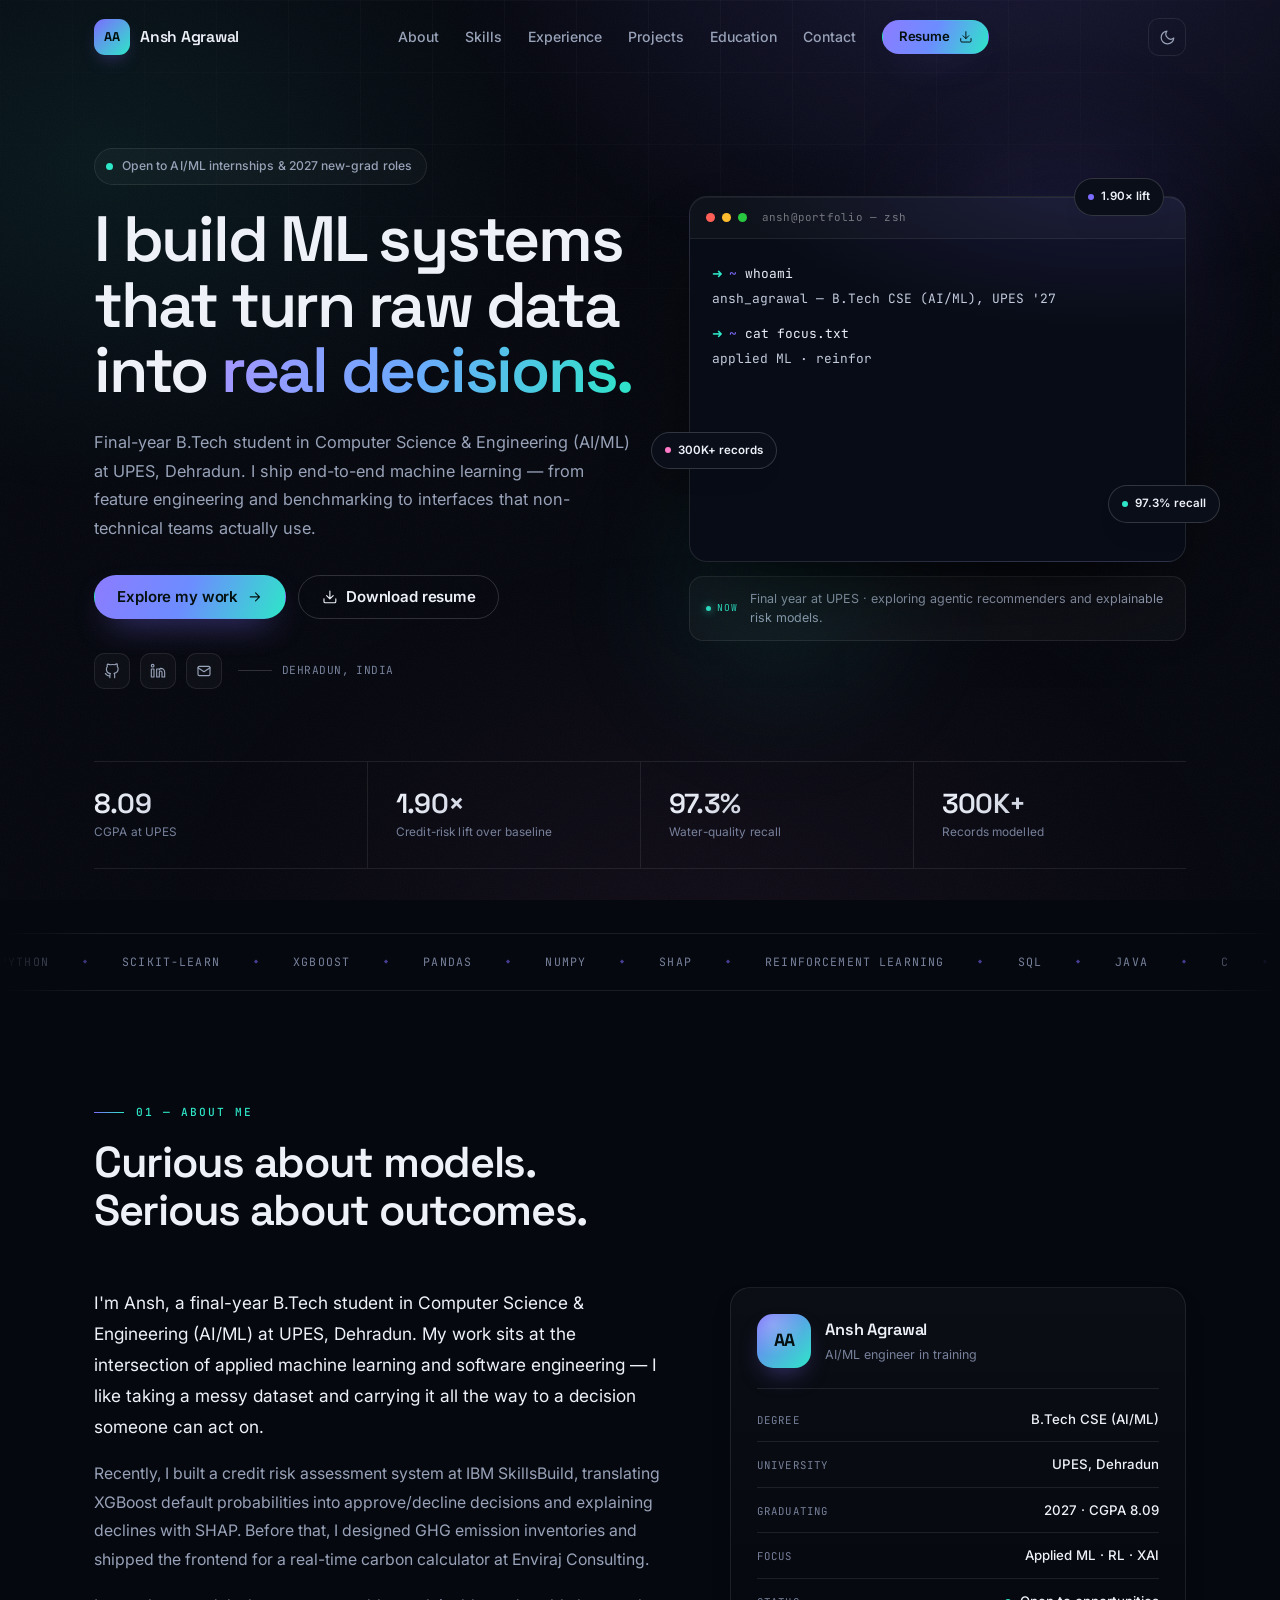
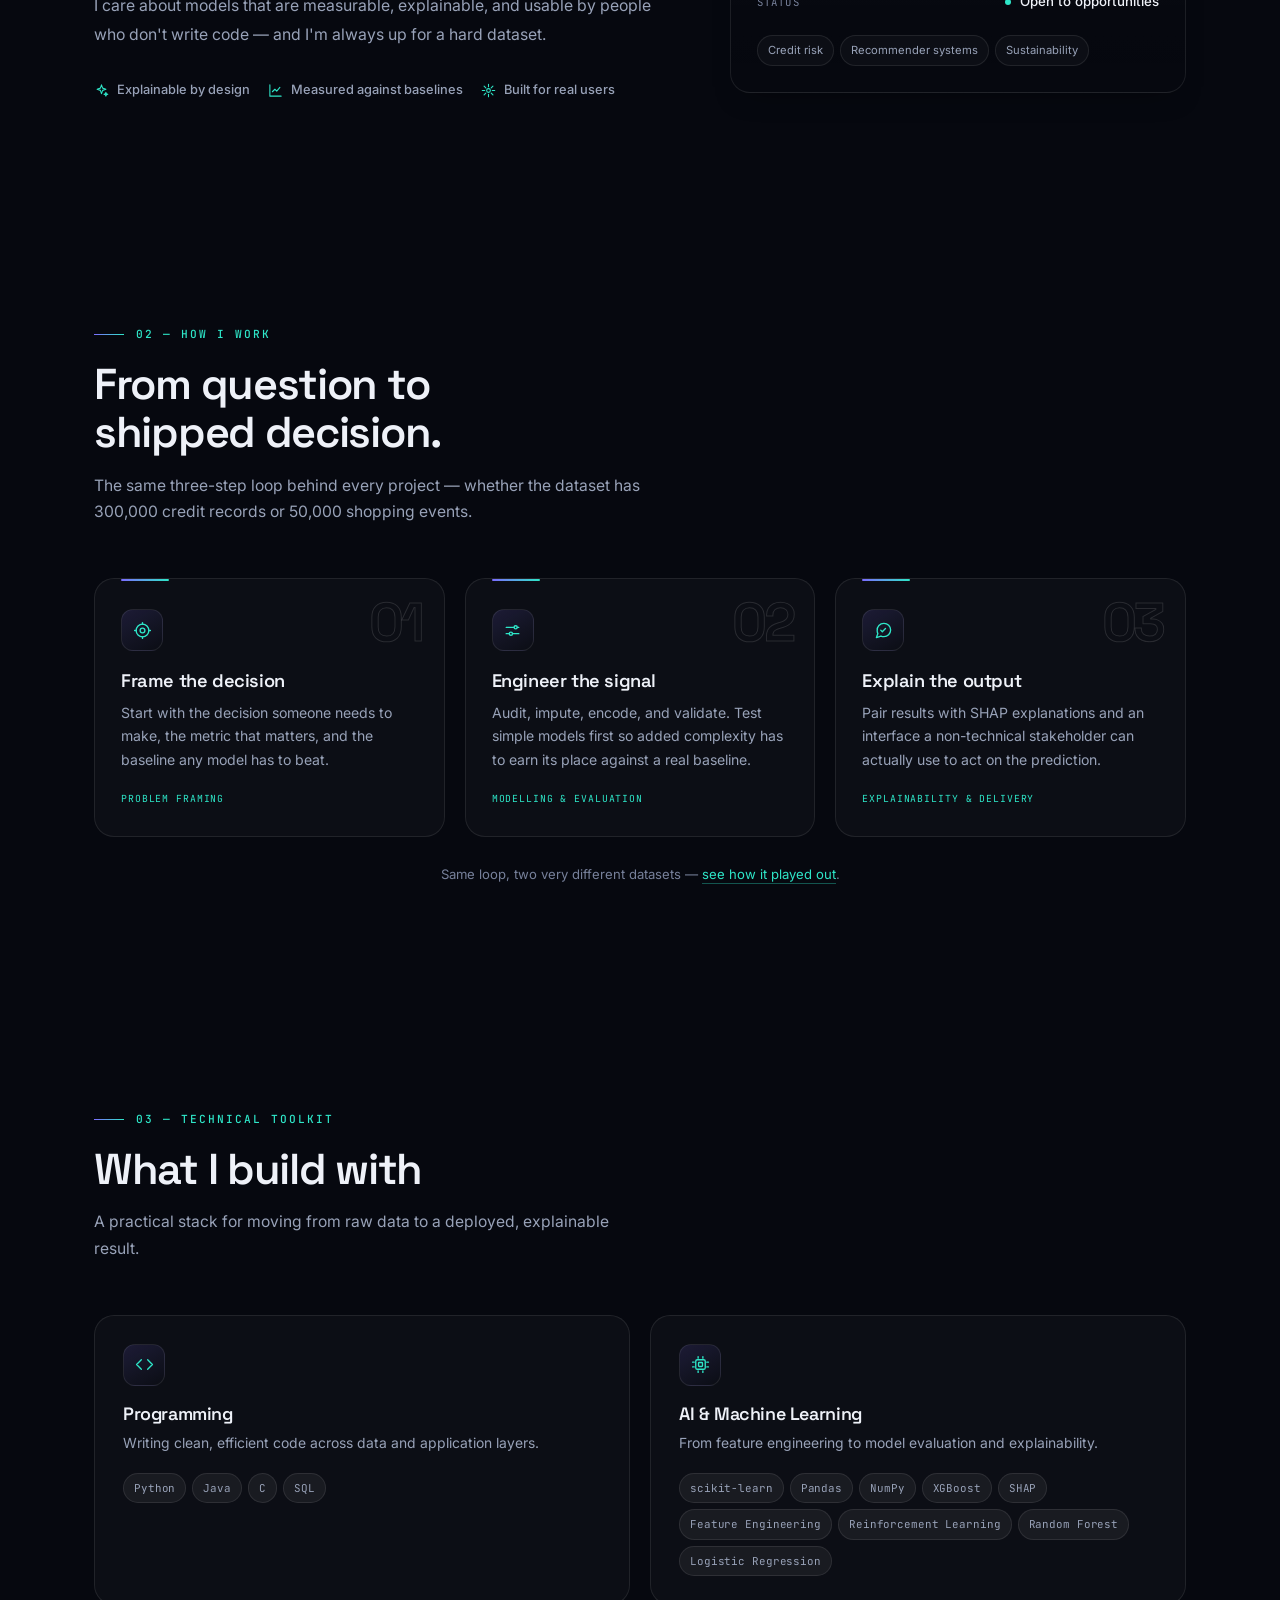
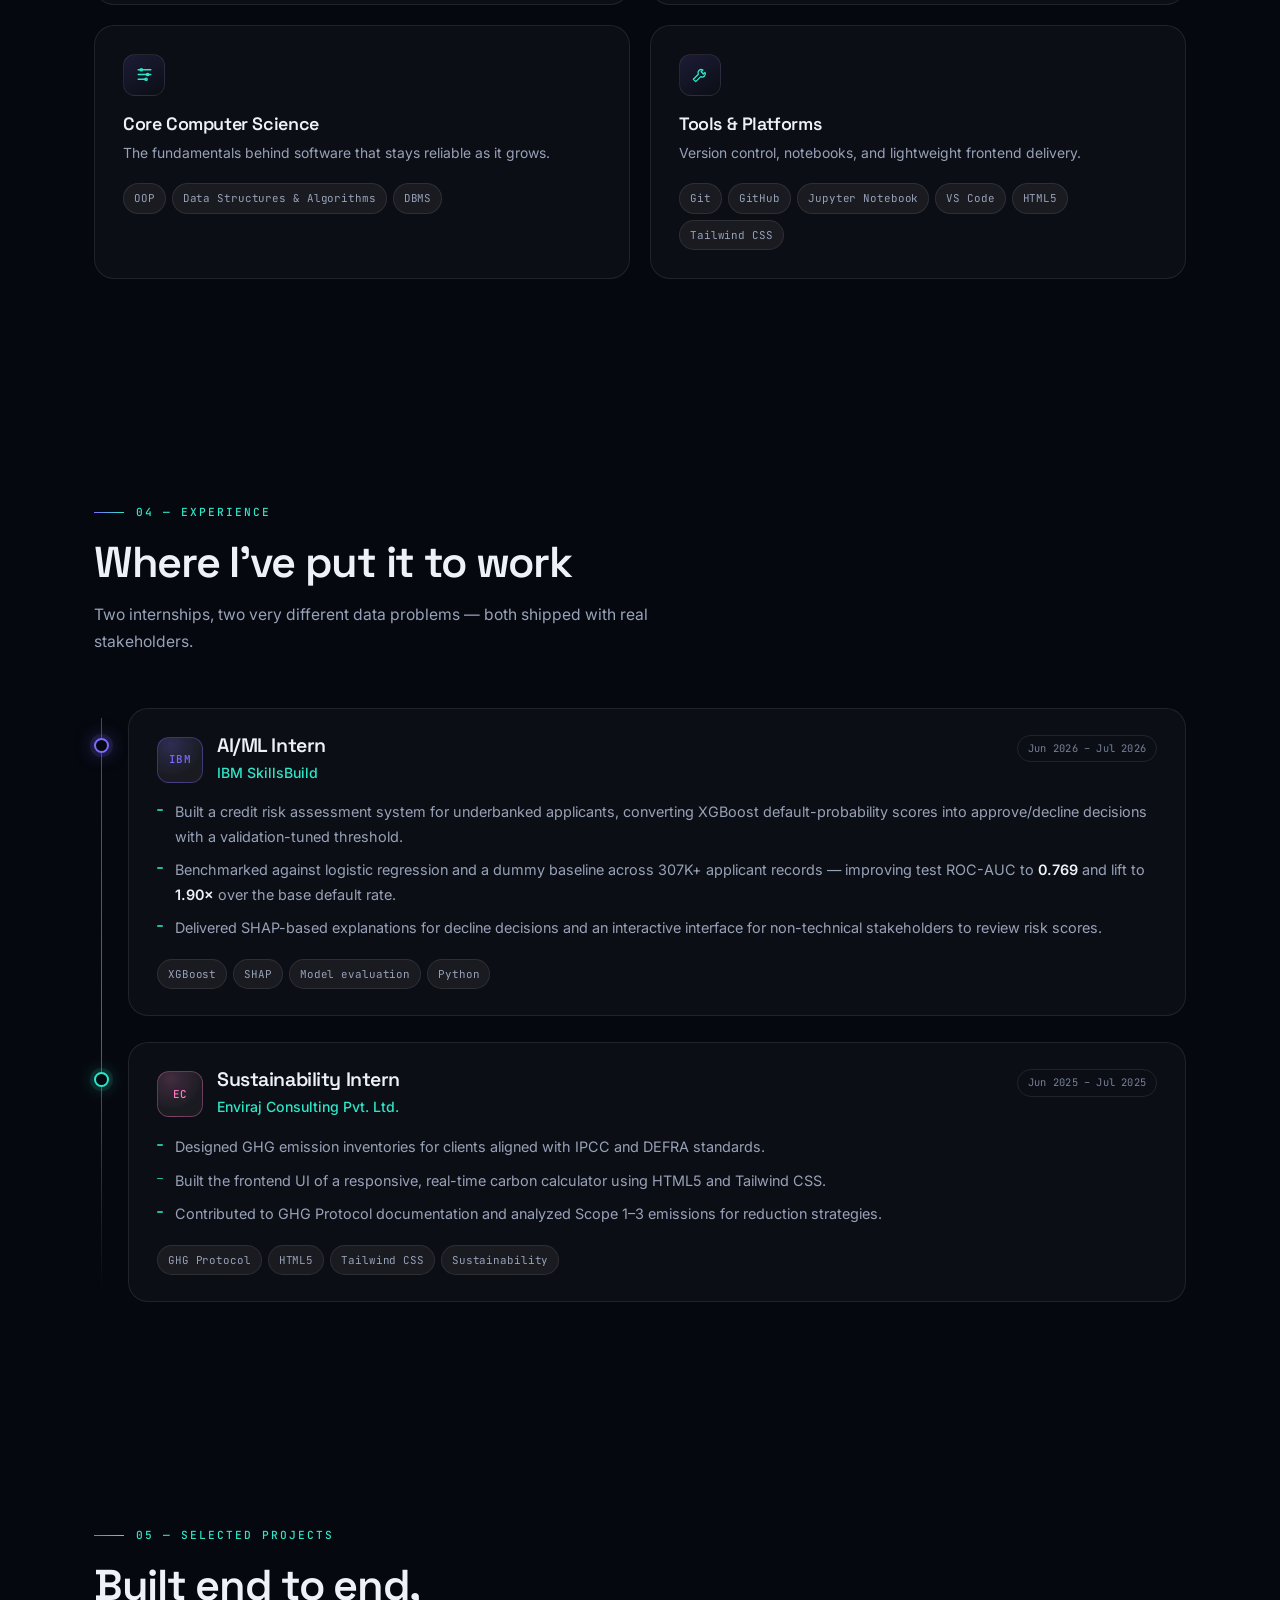
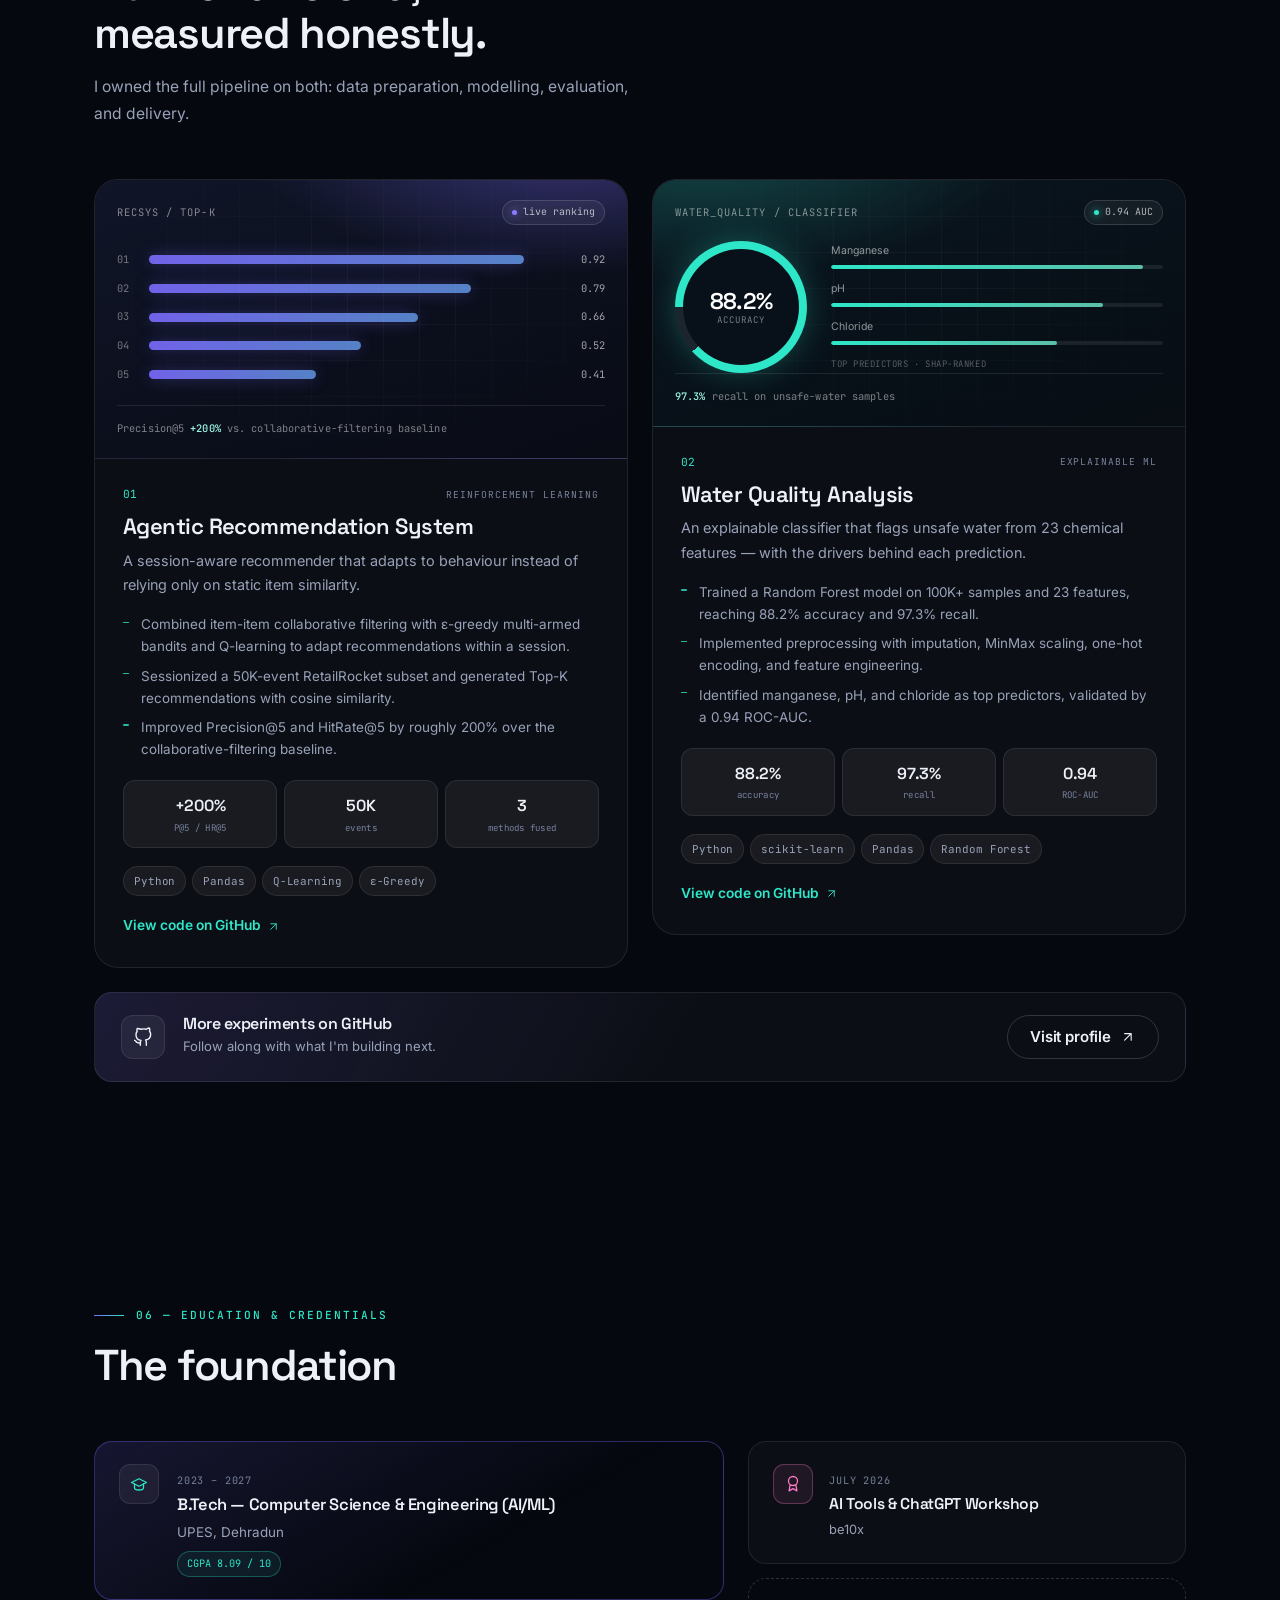
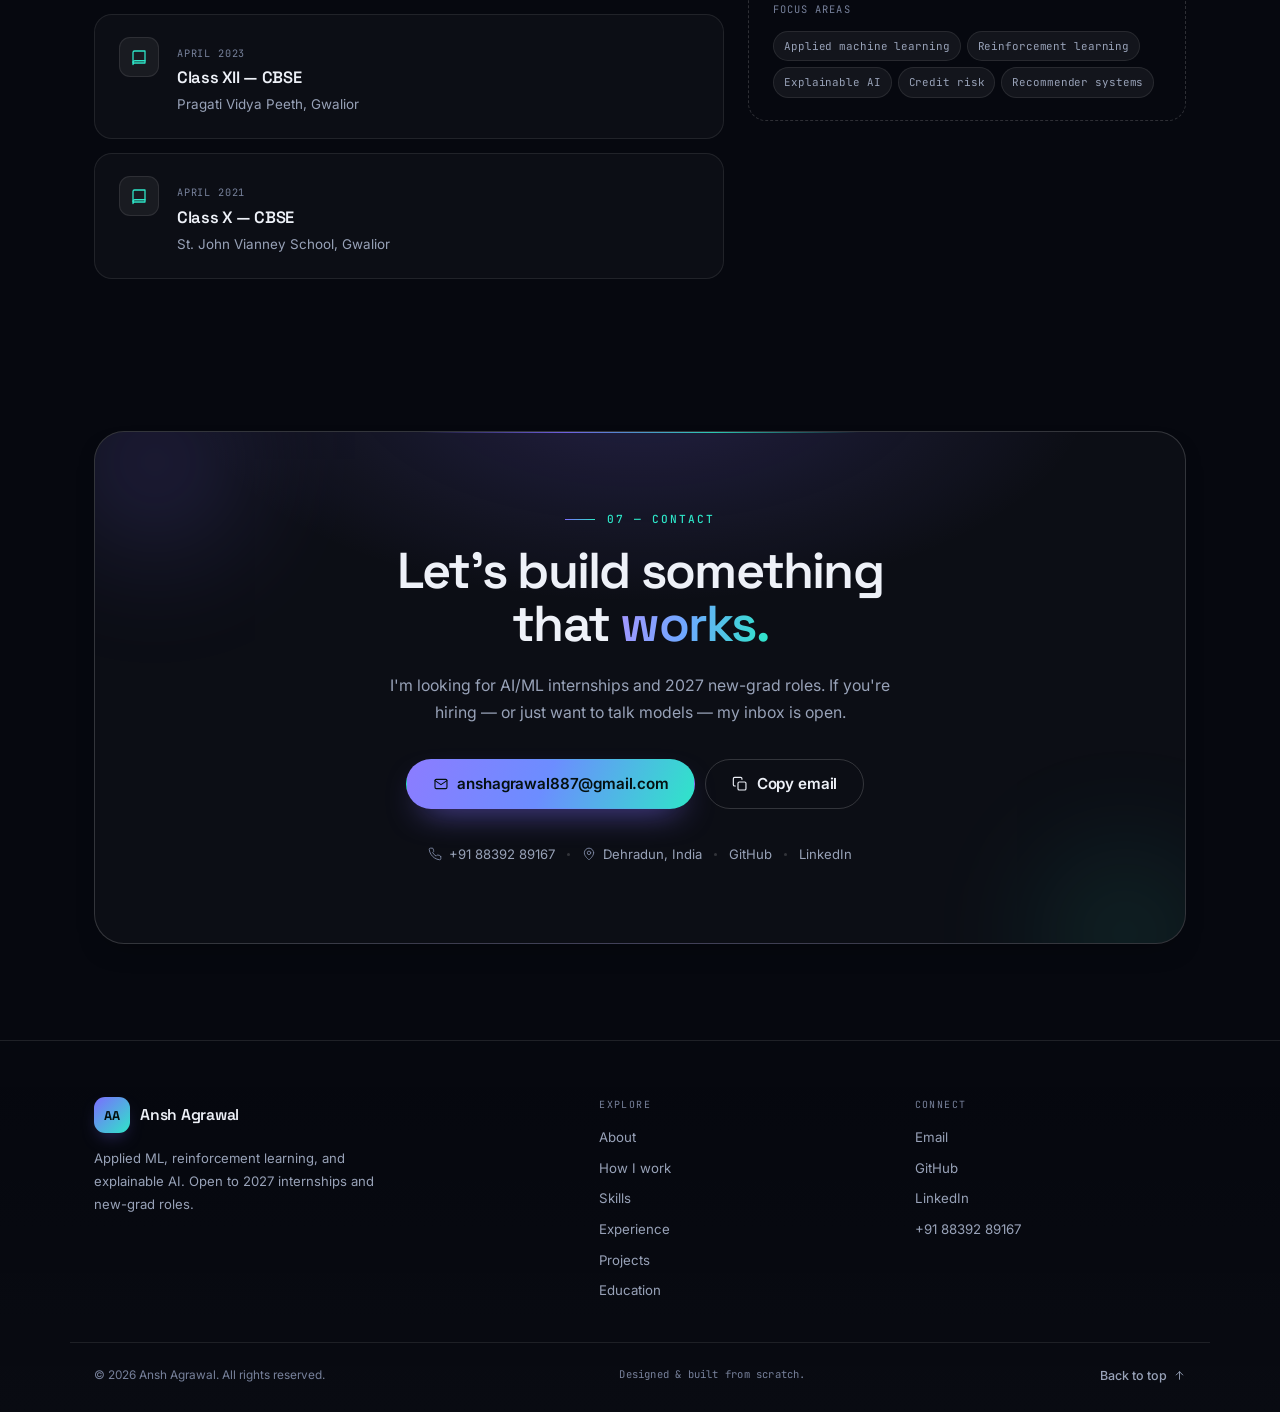
==== index.html @ c3475aa7 "Initial portfolio site" ====
<!DOCTYPE html>
<html lang="en" data-theme="dark">
<head>
  <meta charset="UTF-8" />
  <meta name="viewport" content="width=device-width, initial-scale=1.0" />
  <title>Ansh Agrawal — AI/ML Engineer &amp; B.Tech CSE Student</title>
  <meta name="description" content="Portfolio of Ansh Agrawal — final-year B.Tech CSE (AI/ML) student at UPES Dehradun. Applied machine learning, reinforcement learning, and explainable AI projects." />
  <meta name="author" content="Ansh Agrawal" />

  <meta name="theme-color" content="#06080f" id="themeColor" />
  <meta property="og:type" content="website" />
  <meta property="og:title" content="Ansh Agrawal — AI/ML Engineer &amp; B.Tech CSE Student" />
  <meta property="og:description" content="Applied ML, reinforcement learning, and explainable AI. Building models that turn data into decisions." />
  <meta property="og:site_name" content="Ansh Agrawal — Portfolio" />
  <meta name="twitter:card" content="summary_large_image" />

  <link rel="icon" href="favicon.svg" type="image/svg+xml" />
  <link rel="preconnect" href="https://fonts.googleapis.com" />
  <link rel="preconnect" href="https://fonts.gstatic.com" crossorigin />
  <link href="https://fonts.googleapis.com/css2?family=Inter:wght@400;500;600;700&family=JetBrains+Mono:wght@400;500&family=Space+Grotesk:wght@500;600;700&display=swap" rel="stylesheet" />

  <script>
    // Apply saved theme before first paint to avoid a flash.
    try {
      var savedTheme = localStorage.getItem('theme');
      if (savedTheme === 'light' || savedTheme === 'dark') {
        document.documentElement.dataset.theme = savedTheme;
      }
    } catch (e) {}
  </script>

  <link rel="stylesheet" href="styles.css" />

  <noscript>
    <style>
      .reveal { opacity: 1; transform: none; }
      .rank-bar,
      .feature-bar .bar i { transform: none; }
    </style>
  </noscript>

  <script type="application/ld+json">
    {
      "@context": "https://schema.org",
      "@type": "Person",
      "name": "Ansh Agrawal",
      "email": "mailto:anshagrawal887@gmail.com",
      "telephone": "+91-8839289167",
      "jobTitle": "AI/ML Engineer",
      "description": "Final-year B.Tech CSE (AI/ML) student at UPES Dehradun, focused on applied machine learning, reinforcement learning, and explainable AI.",
      "alumniOf": {
        "@type": "CollegeOrUniversity",
        "name": "UPES, Dehradun"
      },
      "knowsAbout": [
        "Machine Learning",
        "Reinforcement Learning",
        "Explainable AI",
        "Credit Risk Modelling",
        "Recommender Systems",
        "Python",
        "SQL"
      ],
      "sameAs": [
        "https://github.com/Ansh-01012005",
        "https://linkedin.com/in/ansh-agrawal01"
      ]
    }
  </script>
</head>
<body>
  <div class="grain" aria-hidden="true"></div>
  <div class="pointer-glow" id="pointerGlow" aria-hidden="true"></div>

  <a class="skip-link" href="#main">Skip to content</a>

  <header class="site-header" id="header">
    <div class="container nav-inner">
      <a class="brand" href="#home">
        <span class="brand-mark" aria-hidden="true">AA</span>
        <span class="brand-text">Ansh Agrawal</span>
      </a>

      <nav class="nav-links" id="navLinks" aria-label="Primary navigation">
        <a href="#about">About</a>
        <a href="#skills">Skills</a>
        <a href="#experience">Experience</a>
        <a href="#projects">Projects</a>
        <a href="#education">Education</a>
        <a href="#contact">Contact</a>
        <a class="btn btn-primary btn-sm nav-resume" href="Ansh_Agrawal_Resume.pdf" download>
          Resume
          <svg class="icon" viewBox="0 0 24 24" aria-hidden="true"><path d="M21 15v4a2 2 0 0 1-2 2H5a2 2 0 0 1-2-2v-4M7 10l5 5 5-5M12 15V3"/></svg>
        </a>
      </nav>

      <div class="nav-actions">
        <button class="icon-btn" id="themeToggle" type="button" aria-label="Switch to light theme" title="Toggle theme">
          <svg class="icon icon-moon" viewBox="0 0 24 24" aria-hidden="true"><path d="M21 12.8A9 9 0 1 1 11.2 3a7 7 0 0 0 9.8 9.8Z"/></svg>
          <svg class="icon icon-sun" viewBox="0 0 24 24" aria-hidden="true"><circle cx="12" cy="12" r="4"/><path d="M12 2v2M12 20v2M4.9 4.9l1.4 1.4M17.7 17.7l1.4 1.4M2 12h2M20 12h2M4.9 19.1l1.4-1.4M17.7 6.3l1.4-1.4"/></svg>
        </button>
        <button class="icon-btn menu-btn" id="menuToggle" type="button" aria-label="Open menu" aria-expanded="false" aria-controls="navLinks">
          <span class="menu-lines" aria-hidden="true"><span></span><span></span></span>
        </button>
      </div>
    </div>
    <div class="scroll-progress" id="scrollProgress" aria-hidden="true"></div>
  </header>

  <main id="main">
    <!-- ============ HERO ============ -->
    <section class="hero" id="home">
      <div class="container hero-grid">
        <div class="hero-copy">
          <p class="status-pill reveal">
            <span class="status-dot" aria-hidden="true"></span>
            Open to AI/ML internships &amp; 2027 new-grad roles
          </p>

          <h1 class="reveal" style="--d: 70ms">
            I build ML systems that turn raw data into
            <span class="grad-text">real decisions.</span>
          </h1>

          <p class="hero-lead reveal" style="--d: 140ms">
            Final-year B.Tech student in Computer Science &amp; Engineering (AI/ML) at UPES,
            Dehradun. I ship end-to-end machine learning — from feature engineering and
            benchmarking to interfaces that non-technical teams actually use.
          </p>

          <div class="hero-actions reveal" style="--d: 210ms">
            <a class="btn btn-primary" href="#projects">
              Explore my work
              <svg class="icon" viewBox="0 0 24 24" aria-hidden="true"><path d="M5 12h14M13 6l6 6-6 6"/></svg>
            </a>
            <a class="btn btn-ghost" href="Ansh_Agrawal_Resume.pdf" download>
              <svg class="icon" viewBox="0 0 24 24" aria-hidden="true"><path d="M21 15v4a2 2 0 0 1-2 2H5a2 2 0 0 1-2-2v-4M7 10l5 5 5-5M12 15V3"/></svg>
              Download resume
            </a>
          </div>

          <div class="hero-socials reveal" style="--d: 280ms">
            <a href="https://github.com/Ansh-01012005" target="_blank" rel="noopener noreferrer" aria-label="GitHub profile">
              <svg class="icon" viewBox="0 0 24 24" aria-hidden="true"><path d="M9 19c-5 1.5-5-2.5-7-3m14 6v-3.9a3.4 3.4 0 0 0-.9-2.6c3-.3 6.1-1.5 6.1-6.8a5.3 5.3 0 0 0-1.4-3.7 5 5 0 0 0-.1-3.7s-1.1-.3-3.6 1.4a12.4 12.4 0 0 0-6.4 0C6.2 1.5 5.1 1.8 5.1 1.8a5 5 0 0 0-.1 3.7A5.3 5.3 0 0 0 3.6 9.2c0 5.3 3.1 6.5 6.1 6.8a3.4 3.4 0 0 0-.9 2.6V22"/></svg>
            </a>
            <a href="https://linkedin.com/in/ansh-agrawal01" target="_blank" rel="noopener noreferrer" aria-label="LinkedIn profile">
              <svg class="icon" viewBox="0 0 24 24" aria-hidden="true"><path d="M16 8a6 6 0 0 1 6 6v7h-4v-7a2 2 0 0 0-4 0v7h-4V9h4v1.5A6 6 0 0 1 16 8Z"/><rect x="2" y="9" width="4" height="12"/><circle cx="4" cy="4" r="2"/></svg>
            </a>
            <a href="mailto:anshagrawal887@gmail.com" aria-label="Send an email">
              <svg class="icon" viewBox="0 0 24 24" aria-hidden="true"><rect x="3" y="5" width="18" height="14" rx="2"/><path d="m3 7 9 6 9-6"/></svg>
            </a>
            <span class="socials-rule" aria-hidden="true"></span>
            <span class="socials-note">Dehradun, India</span>
          </div>
        </div>

        <div class="hero-visual reveal" style="--d: 180ms">
          <div class="glow glow-a" aria-hidden="true"></div>
          <div class="glow glow-b" aria-hidden="true"></div>

          <div class="terminal" aria-label="Terminal with a quick profile summary">
            <div class="terminal-bar">
              <span class="terminal-dot red" aria-hidden="true"></span>
              <span class="terminal-dot amber" aria-hidden="true"></span>
              <span class="terminal-dot green" aria-hidden="true"></span>
              <span class="terminal-title">ansh@portfolio — zsh</span>
            </div>
            <div class="terminal-body" id="termBody">
              <noscript>
                <pre class="term-fallback">➜ whoami
ansh_agrawal — B.Tech CSE (AI/ML), UPES '27
➜ cat focus.txt
applied ML · reinforcement learning · explainability
➜ python model.py --task credit-risk
ROC-AUC 0.769 · lift 1.90x · SHAP ready ✓</pre>
              </noscript>
            </div>
          </div>

          <div class="hero-note">
            <span class="note-kicker"><span class="live-dot teal"></span> Now</span>
            <p>Final year at UPES · exploring agentic recommenders and explainable risk models.</p>
          </div>

          <div class="float-chip chip-a" aria-hidden="true"><span class="chip-dot"></span> 1.90× lift</div>
          <div class="float-chip chip-b" aria-hidden="true"><span class="chip-dot teal"></span> 97.3% recall</div>
          <div class="float-chip chip-c" aria-hidden="true"><span class="chip-dot pink"></span> 300K+ records</div>
        </div>
      </div>

      <div class="container">
        <div class="hero-stats reveal" style="--d: 340ms">
          <div class="stat">
            <span class="stat-value" data-count="8.09" data-decimals="2">8.09</span>
            <span class="stat-label">CGPA at UPES</span>
          </div>
          <div class="stat">
            <span class="stat-value" data-count="1.90" data-decimals="2" data-suffix="×">1.90×</span>
            <span class="stat-label">Credit-risk lift over baseline</span>
          </div>
          <div class="stat">
            <span class="stat-value" data-count="97.3" data-decimals="1" data-suffix="%">97.3%</span>
            <span class="stat-label">Water-quality recall</span>
          </div>
          <div class="stat">
            <span class="stat-value" data-count="300" data-suffix="K+">300K+</span>
            <span class="stat-label">Records modelled</span>
          </div>
        </div>
      </div>
    </section>

    <!-- ============ TECH MARQUEE ============ -->
    <div class="marquee" aria-hidden="true">
      <div class="marquee-track">
        <div class="marquee-group">
          <span>Python</span><span>scikit-learn</span><span>XGBoost</span><span>Pandas</span>
          <span>NumPy</span><span>SHAP</span><span>Reinforcement Learning</span><span>SQL</span>
          <span>Java</span><span>C</span><span>Git</span><span>Jupyter</span>
          <span>Tailwind CSS</span><span>HTML5</span>
        </div>
        <div class="marquee-group">
          <span>Python</span><span>scikit-learn</span><span>XGBoost</span><span>Pandas</span>
          <span>NumPy</span><span>SHAP</span><span>Reinforcement Learning</span><span>SQL</span>
          <span>Java</span><span>C</span><span>Git</span><span>Jupyter</span>
          <span>Tailwind CSS</span><span>HTML5</span>
        </div>
      </div>
    </div>

    <!-- ============ ABOUT ============ -->
    <section class="section" id="about">
      <div class="container">
        <div class="section-head reveal">
          <p class="eyebrow"><span></span> 01 — About me</p>
          <h2>Curious about models. <br class="br-wide" />Serious about outcomes.</h2>
        </div>

        <div class="about-grid">
          <div class="about-copy reveal">
            <p>
              I'm Ansh, a final-year B.Tech student in Computer Science &amp; Engineering (AI/ML)
              at UPES, Dehradun. My work sits at the intersection of applied machine learning
              and software engineering — I like taking a messy dataset and carrying it all the
              way to a decision someone can act on.
            </p>
            <p>
              Recently, I built a credit risk assessment system at IBM SkillsBuild, translating
              XGBoost default probabilities into approve/decline decisions and explaining declines
              with SHAP. Before that, I designed GHG emission inventories and shipped the frontend
              for a real-time carbon calculator at Enviraj Consulting.
            </p>
            <p>
              I care about models that are measurable, explainable, and usable by people who
              don't write code — and I'm always up for a hard dataset.
            </p>

            <div class="about-highlights">
              <div class="highlight">
                <svg class="icon" viewBox="0 0 24 24" aria-hidden="true"><path d="m12 3 1.8 5.2L19 10l-5.2 1.8L12 17l-1.8-5.2L5 10l5.2-1.8L12 3Z"/><path d="M19 15l.8 2.2L22 18l-2.2.8L19 21l-.8-2.2L16 18l2.2-.8L19 15Z"/></svg>
                <span>Explainable by design</span>
              </div>
              <div class="highlight">
                <svg class="icon" viewBox="0 0 24 24" aria-hidden="true"><path d="M3 3v18h18"/><path d="m7 14 4-4 3 3 5-6"/></svg>
                <span>Measured against baselines</span>
              </div>
              <div class="highlight">
                <svg class="icon" viewBox="0 0 24 24" aria-hidden="true"><path d="M12 2v4M12 18v4M4.9 4.9l2.8 2.8M16.3 16.3l2.8 2.8M2 12h4M18 12h4M4.9 19.1l2.8-2.8M16.3 7.7l2.8-2.8"/><circle cx="12" cy="12" r="3"/></svg>
                <span>Built for real users</span>
              </div>
            </div>
          </div>

          <aside class="about-card card-spotlight reveal" style="--d: 120ms">
            <div class="profile-strip">
              <div class="monogram" aria-hidden="true">AA</div>
              <div class="profile-meta">
                <strong>Ansh Agrawal</strong>
                <span>AI/ML engineer in training</span>
              </div>
            </div>
            <dl class="facts">
              <div class="fact">
                <dt>Degree</dt>
                <dd>B.Tech CSE (AI/ML)</dd>
              </div>
              <div class="fact">
                <dt>University</dt>
                <dd>UPES, Dehradun</dd>
              </div>
              <div class="fact">
                <dt>Graduating</dt>
                <dd>2027 · CGPA 8.09</dd>
              </div>
              <div class="fact">
                <dt>Focus</dt>
                <dd>Applied ML · RL · XAI</dd>
              </div>
              <div class="fact">
                <dt>Status</dt>
                <dd><span class="inline-dot" aria-hidden="true"></span> Open to opportunities</dd>
              </div>
            </dl>
            <div class="about-tags">
              <span>Credit risk</span>
              <span>Recommender systems</span>
              <span>Sustainability</span>
            </div>
          </aside>
        </div>
      </div>
    </section>

    <!-- ============ HOW I WORK ============ -->
    <section class="section approach-section" id="approach">
      <div class="container">
        <div class="section-head reveal">
          <p class="eyebrow"><span></span> 02 — How I work</p>
          <h2>From question to<br class="br-wide" /> shipped decision.</h2>
          <p class="section-sub">
            The same three-step loop behind every project — whether the dataset has
            300,000 credit records or 50,000 shopping events.
          </p>
        </div>

        <div class="approach-grid">
          <article class="approach-step reveal">
            <span class="step-number" aria-hidden="true">01</span>
            <div class="step-icon">
              <svg class="icon" viewBox="0 0 24 24" aria-hidden="true"><circle cx="12" cy="12" r="8"/><circle cx="12" cy="12" r="3"/><path d="M12 2v2M12 20v2M2 12h2M20 12h2"/></svg>
            </div>
            <h3>Frame the decision</h3>
            <p>
              Start with the decision someone needs to make, the metric that matters,
              and the baseline any model has to beat.
            </p>
            <span class="step-tag">Problem framing</span>
          </article>

          <article class="approach-step reveal" style="--d: 90ms">
            <span class="step-number" aria-hidden="true">02</span>
            <div class="step-icon">
              <svg class="icon" viewBox="0 0 24 24" aria-hidden="true"><path d="M4 8h10M18 8h2M4 16h4M12 16h8"/><circle cx="16" cy="8" r="2"/><circle cx="10" cy="16" r="2"/></svg>
            </div>
            <h3>Engineer the signal</h3>
            <p>
              Audit, impute, encode, and validate. Test simple models first so added
              complexity has to earn its place against a real baseline.
            </p>
            <span class="step-tag">Modelling &amp; evaluation</span>
          </article>

          <article class="approach-step reveal" style="--d: 180ms">
            <span class="step-number" aria-hidden="true">03</span>
            <div class="step-icon">
              <svg class="icon" viewBox="0 0 24 24" aria-hidden="true"><path d="M21 11.5a8.4 8.4 0 0 1-8.5 8.3 9 9 0 0 1-3.7-.8L3 21l1.9-5.1a8.2 8.2 0 0 1-.9-3.7A8.4 8.4 0 0 1 12.5 3 8.4 8.4 0 0 1 21 11.5Z"/><path d="m8.5 11.5 2 2 4-4"/></svg>
            </div>
            <h3>Explain the output</h3>
            <p>
              Pair results with SHAP explanations and an interface a non-technical
              stakeholder can actually use to act on the prediction.
            </p>
            <span class="step-tag">Explainability &amp; delivery</span>
          </article>
        </div>

        <p class="approach-footnote reveal">
          Same loop, two very different datasets —
          <a href="#projects">see how it played out</a>.
        </p>
      </div>
    </section>

    <!-- ============ SKILLS ============ -->
    <section class="section" id="skills">
      <div class="container">
        <div class="section-head reveal">
          <p class="eyebrow"><span></span> 03 — Technical toolkit</p>
          <h2>What I build with</h2>
          <p class="section-sub">
            A practical stack for moving from raw data to a deployed, explainable result.
          </p>
        </div>

        <div class="skills-grid">
          <article class="skill-card card-spotlight reveal">
            <div class="skill-icon">
              <svg class="icon" viewBox="0 0 24 24" aria-hidden="true"><path d="m16 18 6-6-6-6M8 6l-6 6 6 6"/></svg>
            </div>
            <h3>Programming</h3>
            <p>Writing clean, efficient code across data and application layers.</p>
            <div class="tags">
              <span>Python</span><span>Java</span><span>C</span><span>SQL</span>
            </div>
          </article>

          <article class="skill-card card-spotlight reveal" style="--d: 80ms">
            <div class="skill-icon">
              <svg class="icon" viewBox="0 0 24 24" aria-hidden="true"><rect x="6" y="6" width="12" height="12" rx="2"/><rect x="9.5" y="9.5" width="5" height="5" rx="1"/><path d="M9 2v2M15 2v2M9 20v2M15 20v2M2 9h2M2 15h2M20 9h2M20 15h2"/></svg>
            </div>
            <h3>AI &amp; Machine Learning</h3>
            <p>From feature engineering to model evaluation and explainability.</p>
            <div class="tags">
              <span>scikit-learn</span><span>Pandas</span><span>NumPy</span>
              <span>XGBoost</span><span>SHAP</span><span>Feature Engineering</span>
              <span>Reinforcement Learning</span><span>Random Forest</span>
              <span>Logistic Regression</span>
            </div>
          </article>

          <article class="skill-card card-spotlight reveal" style="--d: 160ms">
            <div class="skill-icon">
              <svg class="icon" viewBox="0 0 24 24" aria-hidden="true"><path d="M4 6h16M4 12h16M4 18h10"/><circle cx="8" cy="6" r="1.5"/><circle cx="16" cy="12" r="1.5"/><circle cx="14" cy="18" r="1.5"/></svg>
            </div>
            <h3>Core Computer Science</h3>
            <p>The fundamentals behind software that stays reliable as it grows.</p>
            <div class="tags">
              <span>OOP</span><span>Data Structures &amp; Algorithms</span>
              <span>DBMS</span>
            </div>
          </article>

          <article class="skill-card card-spotlight reveal" style="--d: 240ms">
            <div class="skill-icon">
              <svg class="icon" viewBox="0 0 24 24" aria-hidden="true"><path d="M14.7 6.3a4 4 0 0 0-5.4 5.4L3 18l3 3 6.3-6.3a4 4 0 0 0 5.4-5.4l-2.1 2.1-2.8-2.8 2.2-2.3Z"/></svg>
            </div>
            <h3>Tools &amp; Platforms</h3>
            <p>Version control, notebooks, and lightweight frontend delivery.</p>
            <div class="tags">
              <span>Git</span><span>GitHub</span><span>Jupyter Notebook</span>
              <span>VS Code</span><span>HTML5</span><span>Tailwind CSS</span>
            </div>
          </article>
        </div>
      </div>
    </section>

    <!-- ============ EXPERIENCE ============ -->
    <section class="section" id="experience">
      <div class="container">
        <div class="section-head reveal">
          <p class="eyebrow"><span></span> 04 — Experience</p>
          <h2>Where I've put it to work</h2>
          <p class="section-sub">
            Two internships, two very different data problems — both shipped with real stakeholders.
          </p>
        </div>

        <div class="timeline">
          <article class="timeline-item reveal">
            <span class="timeline-dot" aria-hidden="true"></span>
            <div class="timeline-card card-spotlight">
              <div class="timeline-head">
                <div class="role-block">
                  <span class="company-badge" aria-hidden="true">IBM</span>
                  <div>
                    <h3>AI/ML Intern</h3>
                    <p class="company">IBM SkillsBuild</p>
                  </div>
                </div>
                <span class="date">Jun 2026 – Jul 2026</span>
              </div>
              <ul class="bullets">
                <li>Built a credit risk assessment system for underbanked applicants, converting XGBoost default-probability scores into approve/decline decisions with a validation-tuned threshold.</li>
                <li>Benchmarked against logistic regression and a dummy baseline across 307K+ applicant records — improving test ROC-AUC to <strong>0.769</strong> and lift to <strong>1.90×</strong> over the base default rate.</li>
                <li>Delivered SHAP-based explanations for decline decisions and an interactive interface for non-technical stakeholders to review risk scores.</li>
              </ul>
              <div class="tags">
                <span>XGBoost</span><span>SHAP</span><span>Model evaluation</span><span>Python</span>
              </div>
            </div>
          </article>

          <article class="timeline-item reveal" style="--d: 100ms">
            <span class="timeline-dot" aria-hidden="true"></span>
            <div class="timeline-card card-spotlight">
              <div class="timeline-head">
                <div class="role-block">
                  <span class="company-badge warm" aria-hidden="true">EC</span>
                  <div>
                    <h3>Sustainability Intern</h3>
                    <p class="company">Enviraj Consulting Pvt. Ltd.</p>
                  </div>
                </div>
                <span class="date">Jun 2025 – Jul 2025</span>
              </div>
              <ul class="bullets">
                <li>Designed GHG emission inventories for clients aligned with IPCC and DEFRA standards.</li>
                <li>Built the frontend UI of a responsive, real-time carbon calculator using HTML5 and Tailwind CSS.</li>
                <li>Contributed to GHG Protocol documentation and analyzed Scope 1–3 emissions for reduction strategies.</li>
              </ul>
              <div class="tags">
                <span>GHG Protocol</span><span>HTML5</span><span>Tailwind CSS</span><span>Sustainability</span>
              </div>
            </div>
          </article>
        </div>
      </div>
    </section>

    <!-- ============ PROJECTS ============ -->
    <section class="section" id="projects">
      <div class="container">
        <div class="section-head reveal">
          <p class="eyebrow"><span></span> 05 — Selected projects</p>
          <h2>Built end to end,<br class="br-wide" /> measured honestly.</h2>
          <p class="section-sub">
            I owned the full pipeline on both: data preparation, modelling, evaluation, and delivery.
          </p>
        </div>

        <div class="projects-grid">
          <article class="project-card card-spotlight reveal">
            <div class="project-visual visual-rec" aria-hidden="true">
              <div class="visual-top">
                <span class="mono-label">recsys / top-k</span>
                <span class="pill-live"><span class="live-dot"></span> live ranking</span>
              </div>
              <div class="rank-list">
                <div class="rank-row"><span class="rank-num">01</span><span class="rank-bar" style="--w: 92%"></span><span class="rank-val">0.92</span></div>
                <div class="rank-row"><span class="rank-num">02</span><span class="rank-bar" style="--w: 79%"></span><span class="rank-val">0.79</span></div>
                <div class="rank-row"><span class="rank-num">03</span><span class="rank-bar" style="--w: 66%"></span><span class="rank-val">0.66</span></div>
                <div class="rank-row"><span class="rank-num">04</span><span class="rank-bar" style="--w: 52%"></span><span class="rank-val">0.52</span></div>
                <div class="rank-row"><span class="rank-num">05</span><span class="rank-bar" style="--w: 41%"></span><span class="rank-val">0.41</span></div>
              </div>
              <div class="visual-foot">Precision@5 <strong>+200%</strong> vs. collaborative-filtering baseline</div>
            </div>

            <div class="project-body">
              <div class="project-top">
                <span class="project-index">01</span>
                <span class="project-kind">Reinforcement learning</span>
              </div>
              <h3>Agentic Recommendation System</h3>
              <p class="project-desc">
                A session-aware recommender that adapts to behaviour instead of relying only on
                static item similarity.
              </p>
              <ul class="bullets compact">
                <li>Combined item-item collaborative filtering with ε-greedy multi-armed bandits and Q-learning to adapt recommendations within a session.</li>
                <li>Sessionized a 50K-event RetailRocket subset and generated Top-K recommendations with cosine similarity.</li>
                <li>Improved Precision@5 and HitRate@5 by roughly 200% over the collaborative-filtering baseline.</li>
              </ul>

              <div class="metrics">
                <div class="metric"><strong>+200%</strong><span>P@5 / HR@5</span></div>
                <div class="metric"><strong>50K</strong><span>events</span></div>
                <div class="metric"><strong>3</strong><span>methods fused</span></div>
              </div>

              <div class="tags">
                <span>Python</span><span>Pandas</span><span>Q-Learning</span><span>ε-Greedy</span>
              </div>

              <a class="text-link" href="https://github.com/Ansh-01012005" target="_blank" rel="noopener noreferrer">
                <span class="sr-only">Agentic Recommendation System — </span>
                View code on GitHub
                <svg class="icon" viewBox="0 0 24 24" aria-hidden="true"><path d="M7 17 17 7M7 7h10v10"/></svg>
              </a>
            </div>
          </article>

          <article class="project-card card-spotlight reveal" style="--d: 120ms">
            <div class="project-visual visual-water" aria-hidden="true">
              <div class="visual-top">
                <span class="mono-label">water_quality / classifier</span>
                <span class="pill-live"><span class="live-dot teal"></span> 0.94 AUC</span>
              </div>
              <div class="water-body">
                <div class="gauge" style="--val: 88.2">
                  <div class="gauge-inner">
                    <strong>88.2%</strong>
                    <span>accuracy</span>
                  </div>
                </div>
                <div class="feature-bars">
                  <div class="feature-bar"><span>Manganese</span><span class="bar"><i style="--w: 94%"></i></span></div>
                  <div class="feature-bar"><span>pH</span><span class="bar"><i style="--w: 82%"></i></span></div>
                  <div class="feature-bar"><span>Chloride</span><span class="bar"><i style="--w: 68%"></i></span></div>
                  <p class="feature-note">top predictors · SHAP-ranked</p>
                </div>
              </div>
              <div class="visual-foot"><strong>97.3%</strong> recall on unsafe-water samples</div>
            </div>

            <div class="project-body">
              <div class="project-top">
                <span class="project-index">02</span>
                <span class="project-kind">Explainable ML</span>
              </div>
              <h3>Water Quality Analysis</h3>
              <p class="project-desc">
                An explainable classifier that flags unsafe water from 23 chemical features —
                with the drivers behind each prediction.
              </p>
              <ul class="bullets compact">
                <li>Trained a Random Forest model on 100K+ samples and 23 features, reaching 88.2% accuracy and 97.3% recall.</li>
                <li>Implemented preprocessing with imputation, MinMax scaling, one-hot encoding, and feature engineering.</li>
                <li>Identified manganese, pH, and chloride as top predictors, validated by a 0.94 ROC-AUC.</li>
              </ul>

              <div class="metrics">
                <div class="metric"><strong>88.2%</strong><span>accuracy</span></div>
                <div class="metric"><strong>97.3%</strong><span>recall</span></div>
                <div class="metric"><strong>0.94</strong><span>ROC-AUC</span></div>
              </div>

              <div class="tags">
                <span>Python</span><span>scikit-learn</span><span>Pandas</span><span>Random Forest</span>
              </div>

              <a class="text-link" href="https://github.com/Ansh-01012005" target="_blank" rel="noopener noreferrer">
                <span class="sr-only">Water Quality Analysis — </span>
                View code on GitHub
                <svg class="icon" viewBox="0 0 24 24" aria-hidden="true"><path d="M7 17 17 7M7 7h10v10"/></svg>
              </a>
            </div>
          </article>
        </div>

        <div class="github-banner reveal">
          <div class="gh-mark" aria-hidden="true">
            <svg class="icon" viewBox="0 0 24 24"><path d="M9 19c-5 1.5-5-2.5-7-3m14 6v-3.9a3.4 3.4 0 0 0-.9-2.6c3-.3 6.1-1.5 6.1-6.8a5.3 5.3 0 0 0-1.4-3.7 5 5 0 0 0-.1-3.7s-1.1-.3-3.6 1.4a12.4 12.4 0 0 0-6.4 0C6.2 1.5 5.1 1.8 5.1 1.8a5 5 0 0 0-.1 3.7A5.3 5.3 0 0 0 3.6 9.2c0 5.3 3.1 6.5 6.1 6.8a3.4 3.4 0 0 0-.9 2.6V22"/></svg>
          </div>
          <div class="gh-copy">
            <h3>More experiments on GitHub</h3>
            <p>Follow along with what I'm building next.</p>
          </div>
          <a class="btn btn-ghost" href="https://github.com/Ansh-01012005" target="_blank" rel="noopener noreferrer">
            Visit profile
            <svg class="icon" viewBox="0 0 24 24" aria-hidden="true"><path d="M7 17 17 7M7 7h10v10"/></svg>
          </a>
        </div>
      </div>
    </section>

    <!-- ============ EDUCATION ============ -->
    <section class="section" id="education">
      <div class="container">
        <div class="section-head reveal">
          <p class="eyebrow"><span></span> 06 — Education &amp; credentials</p>
          <h2>The foundation</h2>
        </div>

        <div class="education-grid">
          <div class="edu-list">
            <article class="edu-item reveal">
              <div class="edu-icon">
                <svg class="icon" viewBox="0 0 24 24" aria-hidden="true"><path d="M22 10 12 5 2 10l10 5 10-5Z"/><path d="M6 12v5c0 1.7 2.7 3 6 3s6-1.3 6-3v-5"/></svg>
              </div>
              <div class="edu-body">
                <span class="date">2023 – 2027</span>
                <h3>B.Tech — Computer Science &amp; Engineering (AI/ML)</h3>
                <p>UPES, Dehradun</p>
                <span class="grade">CGPA 8.09 / 10</span>
              </div>
            </article>

            <article class="edu-item reveal" style="--d: 80ms">
              <div class="edu-icon">
                <svg class="icon" viewBox="0 0 24 24" aria-hidden="true"><path d="M4 19.5V6a2 2 0 0 1 2-2h14v16H6a2 2 0 0 0-2 2Z"/><path d="M4 19.5A2.5 2.5 0 0 1 6.5 17H20"/></svg>
              </div>
              <div class="edu-body">
                <span class="date">April 2023</span>
                <h3>Class XII — CBSE</h3>
                <p>Pragati Vidya Peeth, Gwalior</p>
              </div>
            </article>

            <article class="edu-item reveal" style="--d: 160ms">
              <div class="edu-icon">
                <svg class="icon" viewBox="0 0 24 24" aria-hidden="true"><path d="M4 19.5V6a2 2 0 0 1 2-2h14v16H6a2 2 0 0 0-2 2Z"/><path d="M4 19.5A2.5 2.5 0 0 1 6.5 17H20"/></svg>
              </div>
              <div class="edu-body">
                <span class="date">April 2021</span>
                <h3>Class X — CBSE</h3>
                <p>St. John Vianney School, Gwalior</p>
              </div>
            </article>
          </div>

          <aside class="cert-stack">
            <article class="cert-card card-spotlight reveal" style="--d: 120ms">
              <div class="cert-icon">
                <svg class="icon" viewBox="0 0 24 24" aria-hidden="true"><circle cx="12" cy="8" r="6"/><path d="m8.2 13.2-1.4 8 5.2-3 5.2 3-1.4-8"/></svg>
              </div>
              <div>
                <span class="date">July 2026</span>
                <h3>AI Tools &amp; ChatGPT Workshop</h3>
                <p>be10x</p>
              </div>
            </article>

            <article class="focus-card reveal" style="--d: 200ms">
              <p class="mono-label">focus areas</p>
              <div class="tags">
                <span>Applied machine learning</span>
                <span>Reinforcement learning</span>
                <span>Explainable AI</span>
                <span>Credit risk</span>
                <span>Recommender systems</span>
              </div>
            </article>
          </aside>
        </div>
      </div>
    </section>

    <!-- ============ CONTACT ============ -->
    <section class="section contact-section" id="contact">
      <div class="container">
        <div class="contact-panel reveal">
          <div class="contact-orb orb-1" aria-hidden="true"></div>
          <div class="contact-orb orb-2" aria-hidden="true"></div>

          <p class="eyebrow centered"><span></span> 07 — Contact</p>
          <h2>Let's build something<br class="br-wide" /> that <span class="grad-text">works.</span></h2>
          <p class="contact-lead">
            I'm looking for AI/ML internships and 2027 new-grad roles. If you're hiring —
            or just want to talk models — my inbox is open.
          </p>

          <div class="contact-actions">
            <a class="btn btn-primary btn-lg" href="mailto:anshagrawal887@gmail.com">
              <svg class="icon" viewBox="0 0 24 24" aria-hidden="true"><rect x="3" y="5" width="18" height="14" rx="2"/><path d="m3 7 9 6 9-6"/></svg>
              anshagrawal887@gmail.com
            </a>
            <button class="btn btn-ghost btn-lg" id="copyEmail" type="button" aria-label="Copy email address to clipboard">
              <svg class="icon" viewBox="0 0 24 24" aria-hidden="true"><rect x="9" y="9" width="12" height="12" rx="2"/><path d="M5 15H4a2 2 0 0 1-2-2V4a2 2 0 0 1 2-2h9a2 2 0 0 1 2 2v1"/></svg>
              <span id="copyLabel">Copy email</span>
            </button>
            <span class="copy-status" id="copyStatus" role="status" aria-live="polite"></span>
          </div>

          <div class="contact-meta">
            <a href="tel:+918839289167">
              <svg class="icon" viewBox="0 0 24 24" aria-hidden="true"><path d="M22 16.9v3a2 2 0 0 1-2.2 2 19.8 19.8 0 0 1-8.6-3.1 19.5 19.5 0 0 1-6-6A19.8 19.8 0 0 1 2.1 4.2 2 2 0 0 1 4.1 2h3a2 2 0 0 1 2 1.7c.1.9.3 1.8.6 2.6a2 2 0 0 1-.5 2.1L8 9.6a16 16 0 0 0 6 6l1.2-1.2a2 2 0 0 1 2.1-.5c.8.3 1.7.5 2.6.6a2 2 0 0 1 1.7 2Z"/></svg>
              +91 88392 89167
            </a>
            <span class="meta-sep" aria-hidden="true"></span>
            <span class="meta-item">
              <svg class="icon" viewBox="0 0 24 24" aria-hidden="true"><path d="M20 10c0 6-8 12-8 12s-8-6-8-12a8 8 0 0 1 16 0Z"/><circle cx="12" cy="10" r="3"/></svg>
              Dehradun, India
            </span>
            <span class="meta-sep" aria-hidden="true"></span>
            <a href="https://github.com/Ansh-01012005" target="_blank" rel="noopener noreferrer">GitHub</a>
            <span class="meta-sep" aria-hidden="true"></span>
            <a href="https://linkedin.com/in/ansh-agrawal01" target="_blank" rel="noopener noreferrer">LinkedIn</a>
          </div>
        </div>
      </div>
    </section>
  </main>

  <footer class="site-footer">
    <div class="container footer-grid">
      <div class="footer-brand">
        <a class="brand" href="#home">
          <span class="brand-mark" aria-hidden="true">AA</span>
          <span class="brand-text">Ansh Agrawal</span>
        </a>
        <p>
          Applied ML, reinforcement learning, and explainable AI.
          Open to 2027 internships and new-grad roles.
        </p>
      </div>

      <nav class="footer-col" aria-label="Footer navigation">
        <span>Explore</span>
        <a href="#about">About</a>
        <a href="#approach">How I work</a>
        <a href="#skills">Skills</a>
        <a href="#experience">Experience</a>
        <a href="#projects">Projects</a>
        <a href="#education">Education</a>
      </nav>

      <div class="footer-col">
        <span>Connect</span>
        <a href="mailto:anshagrawal887@gmail.com">Email</a>
        <a href="https://github.com/Ansh-01012005" target="_blank" rel="noopener noreferrer">GitHub</a>
        <a href="https://linkedin.com/in/ansh-agrawal01" target="_blank" rel="noopener noreferrer">LinkedIn</a>
        <a href="tel:+918839289167">+91 88392 89167</a>
      </div>
    </div>

    <div class="container footer-bottom">
      <p>© <span id="year">2026</span> Ansh Agrawal. All rights reserved.</p>
      <p class="made">Designed &amp; built from scratch.</p>
      <a class="back-top" href="#home">
        Back to top
        <svg class="icon" viewBox="0 0 24 24" aria-hidden="true"><path d="M12 19V5M6 11l6-6 6 6"/></svg>
      </a>
    </div>
  </footer>

  <button class="scroll-top" id="scrollTop" type="button" aria-label="Scroll back to top">
    <svg class="icon" viewBox="0 0 24 24" aria-hidden="true"><path d="M12 19V5M6 11l6-6 6 6"/></svg>
  </button>

  <script src="script.js"></script>
</body>
</html>
---- styles.css ----
/* ============================================================
   Ansh Agrawal — Portfolio
   Design system, layout, components, motion, responsive
   ============================================================ */

:root {
  color-scheme: dark;

  --bg: #06080f;
  --bg-soft: #0a0e19;
  --surface: rgba(255, 255, 255, 0.028);
  --surface-2: rgba(255, 255, 255, 0.055);
  --border: rgba(255, 255, 255, 0.085);
  --border-strong: rgba(255, 255, 255, 0.16);

  --text: #eef1f8;
  --muted: #98a2b8;
  --muted-2: #77819b;

  --accent: #7c6cff;
  --accent-2: #2ee6c8;
  --accent-3: #ff7ac6;
  --accent-soft: rgba(124, 108, 255, 0.14);

  --header-bg: rgba(6, 8, 15, 0.72);
  --card-bg: #0b101c;
  --shadow: 0 26px 60px -24px rgba(0, 0, 0, 0.7);
  --shadow-soft: 0 12px 30px -18px rgba(0, 0, 0, 0.6);

  --radius: 20px;
  --container: 1140px;

  --font-sans: "Inter", system-ui, -apple-system, "Segoe UI", Roboto, sans-serif;
  --font-display: "Space Grotesk", "Inter", system-ui, sans-serif;
  --font-mono: "JetBrains Mono", ui-monospace, "Cascadia Code", Consolas, monospace;
}

html[data-theme="light"] {
  color-scheme: light;

  --bg: #f6f7fc;
  --bg-soft: #ffffff;
  --surface: #ffffff;
  --surface-2: #f0f2fa;
  --border: #e2e6f1;
  --border-strong: #cbd2e4;

  --text: #11162b;
  --muted: #59617c;
  --muted-2: #68708a;

  --accent: #5b4bf0;
  --accent-2: #067468;
  --accent-3: #b53478;
  --accent-soft: rgba(91, 75, 240, 0.09);

  --header-bg: rgba(246, 247, 252, 0.78);
  --card-bg: #ffffff;
  --shadow: 0 26px 60px -30px rgba(31, 39, 73, 0.28);
  --shadow-soft: 0 12px 30px -20px rgba(31, 39, 73, 0.22);
}

/* ------------------------------ Base ------------------------------ */

*,
*::before,
*::after {
  box-sizing: border-box;
}

html {
  scroll-behavior: smooth;
  scroll-padding-top: 92px;
  overflow-x: hidden;
  -webkit-text-size-adjust: 100%;
}

body {
  margin: 0;
  background: var(--bg);
  color: var(--text);
  font-family: var(--font-sans);
  font-size: 16.5px;
  line-height: 1.7;
  -webkit-font-smoothing: antialiased;
  overflow-x: clip;
  transition: background-color 0.35s ease, color 0.35s ease;
}

/* Ambient gradient mesh */
body::before {
  content: "";
  position: fixed;
  inset: 0;
  z-index: -2;
  pointer-events: none;
  background:
    radial-gradient(900px 620px at 78% -8%, rgba(124, 108, 255, 0.16), transparent 62%),
    radial-gradient(760px 560px at 8% 18%, rgba(46, 230, 200, 0.08), transparent 60%),
    radial-gradient(900px 700px at 55% 108%, rgba(255, 122, 198, 0.055), transparent 62%);
}

/* Faint technical grid */
body::after {
  content: "";
  position: fixed;
  inset: 0;
  z-index: -1;
  pointer-events: none;
  background-image:
    linear-gradient(rgba(255, 255, 255, 0.028) 1px, transparent 1px),
    linear-gradient(90deg, rgba(255, 255, 255, 0.028) 1px, transparent 1px);
  background-size: 72px 72px;
  -webkit-mask-image: radial-gradient(ellipse 90% 60% at 50% 0%, #000 10%, transparent 78%);
  mask-image: radial-gradient(ellipse 90% 60% at 50% 0%, #000 10%, transparent 78%);
}

html[data-theme="light"] body::before {
  background:
    radial-gradient(900px 620px at 78% -8%, rgba(91, 75, 240, 0.12), transparent 62%),
    radial-gradient(760px 560px at 8% 18%, rgba(8, 158, 142, 0.09), transparent 60%),
    radial-gradient(900px 700px at 55% 108%, rgba(217, 74, 154, 0.05), transparent 62%);
}

html[data-theme="light"] body::after {
  background-image:
    linear-gradient(rgba(17, 22, 43, 0.05) 1px, transparent 1px),
    linear-gradient(90deg, rgba(17, 22, 43, 0.05) 1px, transparent 1px);
}

h1, h2, h3, h4 {
  font-family: var(--font-display);
  font-weight: 600;
  line-height: 1.12;
  letter-spacing: -0.022em;
  margin: 0;
}

p {
  margin: 0;
}

a {
  color: inherit;
  text-decoration: none;
}

img, svg {
  display: block;
  max-width: 100%;
}

button {
  font: inherit;
  color: inherit;
}

ul {
  margin: 0;
  padding: 0;
  list-style: none;
}

::selection {
  background: rgba(124, 108, 255, 0.35);
  color: var(--text);
}

:focus-visible {
  outline: 2px solid var(--accent-2);
  outline-offset: 3px;
  border-radius: 4px;
}

.container {
  width: 100%;
  max-width: var(--container);
  margin-inline: auto;
  padding-inline: 24px;
}

.skip-link {
  position: fixed;
  top: 10px;
  left: 10px;
  z-index: 200;
  padding: 10px 16px;
  border-radius: 10px;
  background: var(--accent);
  color: #fff;
  font-weight: 600;
  transform: translateY(-160%);
  transition: transform 0.2s ease;
}

.sr-only {
  position: absolute;
  width: 1px;
  height: 1px;
  padding: 0;
  margin: -1px;
  overflow: hidden;
  clip: rect(0, 0, 0, 0);
  white-space: nowrap;
  border: 0;
}

/* Texture + pointer light */
.grain {
  position: fixed;
  inset: 0;
  z-index: -1;
  pointer-events: none;
  opacity: 0.035;
  background-image: url("data:image/svg+xml,%3Csvg xmlns='http://www.w3.org/2000/svg' width='180' height='180'%3E%3Cfilter id='n'%3E%3CfeTurbulence type='fractalNoise' baseFrequency='0.82' numOctaves='2' stitchTiles='stitch'/%3E%3C/filter%3E%3Crect width='100%25' height='100%25' filter='url(%23n)'/%3E%3C/svg%3E");
  background-repeat: repeat;
}

html[data-theme="light"] .grain {
  opacity: 0.025;
}

.pointer-glow {
  position: fixed;
  top: 0;
  left: 0;
  z-index: -1;
  width: 760px;
  height: 760px;
  border-radius: 50%;
  pointer-events: none;
  background: radial-gradient(
    circle,
    rgba(124, 108, 255, 0.13) 0%,
    rgba(46, 230, 200, 0.05) 38%,
    transparent 68%
  );
  opacity: 0;
  transform: translate3d(-1000px, -1000px, 0) translate(-50%, -50%);
  transition: opacity 0.5s ease;
  will-change: transform;
}

.pointer-glow.active {
  opacity: 1;
}

html[data-theme="light"] .pointer-glow {
  background: radial-gradient(
    circle,
    rgba(91, 75, 240, 0.1) 0%,
    rgba(8, 158, 142, 0.04) 38%,
    transparent 68%
  );
}

@media (hover: none), (prefers-reduced-motion: reduce) {
  .pointer-glow { display: none; }
}

.skip-link:focus {
  transform: translateY(0);
}

.icon {
  width: 1.1em;
  height: 1.1em;
  fill: none;
  stroke: currentColor;
  stroke-width: 1.7;
  stroke-linecap: round;
  stroke-linejoin: round;
  flex: none;
}

/* ------------------------------ Buttons ------------------------------ */

.btn {
  display: inline-flex;
  align-items: center;
  justify-content: center;
  gap: 0.55rem;
  padding: 0.82rem 1.4rem;
  border: 1px solid transparent;
  border-radius: 999px;
  font-family: var(--font-sans);
  font-size: 0.94rem;
  font-weight: 600;
  line-height: 1;
  letter-spacing: -0.01em;
  cursor: pointer;
  transition: transform 0.25s cubic-bezier(0.2, 0.7, 0.2, 1),
              box-shadow 0.25s ease,
              background-color 0.25s ease,
              border-color 0.25s ease,
              color 0.25s ease;
  white-space: nowrap;
}

.btn .icon {
  width: 1.05em;
  height: 1.05em;
}

.btn-primary {
  background: linear-gradient(115deg, #8c7cff 0%, #6c8dff 48%, #2ee6c8 100%);
  color: #04100f;
  box-shadow: 0 14px 34px -16px rgba(124, 108, 255, 0.9);
}

.btn-primary:hover {
  transform: translateY(-2px);
  box-shadow: 0 20px 42px -14px rgba(124, 108, 255, 0.95);
}

.btn-ghost {
  background: transparent;
  border-color: var(--border-strong);
  color: var(--text);
}

.btn-ghost:hover {
  background: var(--surface-2);
  border-color: var(--accent);
  transform: translateY(-2px);
}

.btn-sm {
  padding: 0.6rem 1rem;
  font-size: 0.82rem;
}

.btn-lg {
  padding: 1rem 1.6rem;
  font-size: 0.95rem;
}

.text-link {
  display: inline-flex;
  align-items: center;
  gap: 0.4rem;
  margin-top: 18px;
  font-size: 0.86rem;
  font-weight: 600;
  color: var(--accent-2);
  transition: color 0.2s ease;
}

.text-link .icon {
  width: 0.95em;
  height: 0.95em;
  transition: transform 0.25s ease;
}

.text-link:hover {
  color: var(--accent);
}

.text-link:hover .icon {
  transform: translate(2px, -2px);
}

/* ------------------------------ Header ------------------------------ */

.site-header {
  position: fixed;
  inset: 0 0 auto;
  z-index: 60;
  background: transparent;
  transition: background-color 0.3s ease, border-color 0.3s ease, box-shadow 0.3s ease;
  border-bottom: 1px solid transparent;
}

.site-header.scrolled {
  background: var(--header-bg);
  border-bottom-color: var(--border);
  box-shadow: 0 10px 30px -24px rgba(0, 0, 0, 0.8);
  -webkit-backdrop-filter: blur(16px) saturate(140%);
  backdrop-filter: blur(16px) saturate(140%);
}

.nav-inner {
  display: flex;
  align-items: center;
  justify-content: space-between;
  gap: 20px;
  height: 74px;
}

.brand {
  display: inline-flex;
  align-items: center;
  gap: 10px;
  flex: none;
}

.brand-mark {
  display: grid;
  place-items: center;
  width: 36px;
  height: 36px;
  border-radius: 11px;
  background: linear-gradient(135deg, var(--accent), var(--accent-2));
  color: #04100f;
  font-family: var(--font-display);
  font-size: 0.8rem;
  font-weight: 700;
  letter-spacing: -0.02em;
  box-shadow: 0 8px 20px -10px rgba(124, 108, 255, 0.8);
}

.brand-text {
  font-family: var(--font-display);
  font-weight: 600;
  font-size: 0.98rem;
  letter-spacing: -0.015em;
}

.nav-links {
  display: flex;
  align-items: center;
  gap: 26px;
}

.nav-links a:not(.btn) {
  position: relative;
  font-size: 0.88rem;
  font-weight: 500;
  color: var(--muted);
  padding: 6px 0;
  transition: color 0.2s ease;
}

.nav-links a:not(.btn)::after {
  content: "";
  position: absolute;
  left: 0;
  right: 0;
  bottom: 0;
  height: 1.5px;
  border-radius: 2px;
  background: linear-gradient(90deg, var(--accent), var(--accent-2));
  transform: scaleX(0);
  transform-origin: left;
  transition: transform 0.28s cubic-bezier(0.2, 0.7, 0.2, 1);
}

.nav-links a:not(.btn):hover,
.nav-links a:not(.btn).active {
  color: var(--text);
}

.nav-links a:not(.btn):hover::after,
.nav-links a:not(.btn).active::after {
  transform: scaleX(1);
}

.nav-actions {
  display: flex;
  align-items: center;
  gap: 8px;
  flex: none;
}

.icon-btn {
  display: grid;
  place-items: center;
  width: 38px;
  height: 38px;
  border: 1px solid var(--border);
  border-radius: 11px;
  background: transparent;
  color: var(--muted);
  cursor: pointer;
  transition: color 0.2s ease, background-color 0.2s ease, border-color 0.2s ease;
}

.icon-btn:hover {
  color: var(--text);
  background: var(--surface-2);
  border-color: var(--border-strong);
}

.icon-btn .icon {
  width: 17px;
  height: 17px;
}

.icon-sun { display: none; }
html[data-theme="light"] .icon-sun { display: block; }
html[data-theme="light"] .icon-moon { display: none; }

.menu-btn { display: none; }

.menu-lines {
  display: grid;
  gap: 5px;
  width: 16px;
}

.menu-lines span {
  display: block;
  height: 1.6px;
  border-radius: 2px;
  background: currentColor;
  transition: transform 0.28s ease, opacity 0.2s ease;
}

.scroll-progress {
  position: absolute;
  left: 0;
  bottom: -1px;
  width: 100%;
  height: 2px;
  background: linear-gradient(90deg, var(--accent), var(--accent-2));
  transform: scaleX(0);
  transform-origin: left;
  will-change: transform;
}

/* ------------------------------ Hero ------------------------------ */

.hero {
  padding-top: 148px;
  padding-bottom: 0;
  position: relative;
}

.hero-grid {
  display: grid;
  grid-template-columns: minmax(0, 1.04fr) minmax(0, 0.96fr);
  align-items: center;
  gap: 56px;
}

.hero-copy {
  min-width: 0;
}

.status-pill {
  display: inline-flex;
  align-items: center;
  gap: 9px;
  max-width: 100%;
  padding: 7px 14px 7px 11px;
  border: 1px solid var(--border);
  border-radius: 999px;
  background: var(--surface);
  font-size: 0.76rem;
  font-weight: 500;
  color: var(--muted);
  letter-spacing: 0.005em;
}

.status-dot {
  position: relative;
  width: 7px;
  height: 7px;
  border-radius: 50%;
  background: var(--accent-2);
  box-shadow: 0 0 0 0 rgba(46, 230, 200, 0.55);
  animation: pulse 2.4s ease-out infinite;
}

@keyframes pulse {
  0% { box-shadow: 0 0 0 0 rgba(46, 230, 200, 0.5); }
  70% { box-shadow: 0 0 0 9px rgba(46, 230, 200, 0); }
  100% { box-shadow: 0 0 0 0 rgba(46, 230, 200, 0); }
}

.hero h1 {
  margin-top: 22px;
  font-size: clamp(2.65rem, 5.3vw, 4rem);
  line-height: 1.03;
  letter-spacing: -0.035em;
  max-width: 15ch;
}

.grad-text {
  display: inline-block;
  background: linear-gradient(100deg, #a596ff 0%, #6ea8ff 45%, #2ee6c8 100%);
  -webkit-background-clip: text;
  background-clip: text;
  color: transparent;
  padding-bottom: 0.06em;
}

.hero h1 .grad-text {
  display: inline;
}

html[data-theme="light"] .grad-text {
  background: linear-gradient(100deg, #5b4bf0 0%, #2f6fe4 50%, #089e8e 100%);
  -webkit-background-clip: text;
  background-clip: text;
}

.hero-lead {
  margin-top: 24px;
  max-width: 54ch;
  color: var(--muted);
  font-size: 1.02rem;
  line-height: 1.75;
}

.hero-actions {
  display: flex;
  flex-wrap: wrap;
  gap: 12px;
  margin-top: 32px;
}

.hero-socials {
  display: flex;
  align-items: center;
  gap: 10px;
  margin-top: 34px;
}

.hero-socials a {
  display: grid;
  place-items: center;
  width: 36px;
  height: 36px;
  border: 1px solid var(--border);
  border-radius: 10px;
  color: var(--muted);
  background: var(--surface);
  transition: color 0.2s ease, border-color 0.2s ease, transform 0.2s ease, background-color 0.2s ease;
}

.hero-socials a .icon {
  width: 16px;
  height: 16px;
}

.hero-socials a:hover {
  color: var(--text);
  border-color: var(--accent);
  transform: translateY(-2px);
}

.socials-rule {
  width: 34px;
  height: 1px;
  background: var(--border-strong);
  margin-left: 6px;
}

.socials-note {
  font-family: var(--font-mono);
  font-size: 0.7rem;
  letter-spacing: 0.04em;
  color: var(--muted-2);
  text-transform: uppercase;
}

/* Hero visual */
.hero-visual {
  position: relative;
  min-width: 0;
}

.glow {
  position: absolute;
  border-radius: 50%;
  filter: blur(70px);
  pointer-events: none;
  opacity: 0.55;
}

.glow-a {
  width: 320px;
  height: 320px;
  top: -70px;
  right: -40px;
  background: radial-gradient(circle, rgba(124, 108, 255, 0.55), transparent 68%);
}

.glow-b {
  width: 280px;
  height: 280px;
  bottom: -90px;
  left: -50px;
  background: radial-gradient(circle, rgba(46, 230, 200, 0.32), transparent 68%);
}

.terminal {
  position: relative;
  border: 1px solid rgba(255, 255, 255, 0.1);
  border-radius: 18px;
  background:
    radial-gradient(600px 260px at 85% -10%, rgba(124, 108, 255, 0.16), transparent 65%),
    #080c16;
  box-shadow: 0 40px 80px -34px rgba(0, 0, 0, 0.85), inset 0 1px 0 rgba(255, 255, 255, 0.06);
  overflow: hidden;
}

.terminal-bar {
  display: flex;
  align-items: center;
  gap: 7px;
  height: 42px;
  padding: 0 16px;
  border-bottom: 1px solid rgba(255, 255, 255, 0.07);
  background: rgba(255, 255, 255, 0.025);
}

.terminal-dot {
  width: 9px;
  height: 9px;
  border-radius: 50%;
  flex: none;
}

.terminal-dot.red { background: #ff5f57; }
.terminal-dot.amber { background: #febc2e; }
.terminal-dot.green { background: #28c840; }

.terminal-title {
  margin-left: 8px;
  font-family: var(--font-mono);
  font-size: 0.68rem;
  color: rgba(255, 255, 255, 0.42);
  letter-spacing: 0.02em;
}

.terminal-body {
  min-height: 322px;
  padding: 22px 22px 26px;
  font-family: var(--font-mono);
  font-size: 12.9px;
  line-height: 1.95;
  color: #c3cbdd;
  overflow-wrap: anywhere;
}

.term-fallback {
  margin: 0;
  font-family: inherit;
  white-space: pre-wrap;
  color: #c3cbdd;
}

.term-line {
  white-space: pre-wrap;
}

.term-line.cmd {
  color: #e8ecf7;
}

.term-line .prompt {
  color: var(--accent-2);
  margin-right: 6px;
}

.term-line .path {
  color: var(--accent);
}

.term-line .out {
  color: #9aa6c0;
}

.term-line .ok {
  color: #63f0d6;
}

.term-line .muted {
  color: #6b7694;
}

.term-gap {
  height: 10px;
}

.cursor {
  display: inline-block;
  width: 8px;
  height: 15px;
  margin-left: 2px;
  vertical-align: -2px;
  background: var(--accent-2);
  animation: blink 1.05s steps(1) infinite;
}

@keyframes blink {
  50% { opacity: 0; }
}

/* Hero "now" strip */
.hero-note {
  display: flex;
  align-items: center;
  gap: 12px;
  margin-top: 14px;
  padding: 12px 16px;
  border: 1px solid var(--border);
  border-radius: 14px;
  background: var(--surface);
}

.note-kicker {
  display: inline-flex;
  align-items: center;
  gap: 6px;
  flex: none;
  font-family: var(--font-mono);
  font-size: 0.6rem;
  letter-spacing: 0.12em;
  text-transform: uppercase;
  color: var(--accent-2);
  white-space: nowrap;
}

.hero-note p {
  min-width: 0;
  font-size: 0.78rem;
  line-height: 1.55;
  color: var(--muted);
}

/* Floating chips */
.float-chip {
  position: absolute;
  display: inline-flex;
  align-items: center;
  gap: 7px;
  padding: 8px 13px;
  border: 1px solid var(--border-strong);
  border-radius: 999px;
  background: var(--bg-soft);
  box-shadow: var(--shadow-soft);
  font-size: 0.72rem;
  font-weight: 600;
  color: var(--text);
  white-space: nowrap;
  animation: float 7s ease-in-out infinite;
}

.chip-dot {
  width: 6px;
  height: 6px;
  border-radius: 50%;
  background: var(--accent);
}

.chip-dot.teal { background: var(--accent-2); }
.chip-dot.pink { background: var(--accent-3); }

.chip-a { top: -18px; right: 22px; animation-delay: -1s; }
.chip-b { bottom: 118px; right: -34px; animation-delay: -3.2s; }
.chip-c { top: 53%; left: -38px; animation-delay: -5s; }

@keyframes float {
  0%, 100% { transform: translateY(0); }
  50% { transform: translateY(-7px); }
}

/* Hero stats */
.hero-stats {
  display: grid;
  grid-template-columns: repeat(4, 1fr);
  margin-top: 72px;
  border-top: 1px solid var(--border);
  border-bottom: 1px solid var(--border);
}

.stat {
  padding: 26px 8px 26px 28px;
  border-left: 1px solid var(--border);
}

.stat:first-child {
  border-left: none;
  padding-left: 0;
}

.stat-value {
  display: block;
  font-family: var(--font-display);
  font-size: 1.72rem;
  font-weight: 600;
  letter-spacing: -0.03em;
  line-height: 1.15;
  background: linear-gradient(120deg, var(--text), var(--muted));
  -webkit-background-clip: text;
  background-clip: text;
  color: transparent;
}

.stat-label {
  display: block;
  margin-top: 3px;
  font-size: 0.74rem;
  color: var(--muted-2);
  letter-spacing: 0.01em;
}

/* ------------------------------ Marquee ------------------------------ */

.marquee {
  margin-top: 64px;
  padding: 18px 0;
  border-top: 1px solid var(--border);
  border-bottom: 1px solid var(--border);
  overflow: hidden;
  -webkit-mask-image: linear-gradient(90deg, transparent, #000 8%, #000 92%, transparent);
  mask-image: linear-gradient(90deg, transparent, #000 8%, #000 92%, transparent);
}

.marquee-track {
  display: flex;
  width: max-content;
  animation: marquee 42s linear infinite;
}

.marquee:hover .marquee-track {
  animation-play-state: paused;
}

.marquee-group {
  display: flex;
  align-items: center;
}

.marquee-group span {
  display: inline-flex;
  align-items: center;
  gap: 34px;
  font-family: var(--font-mono);
  font-size: 0.72rem;
  letter-spacing: 0.1em;
  text-transform: uppercase;
  color: var(--muted-2);
  white-space: nowrap;
  transition: color 0.25s ease;
}

.marquee-group span::after {
  content: "◆";
  font-size: 0.42rem;
  color: var(--accent);
  opacity: 0.55;
  margin-right: 34px;
}

.marquee-group span:hover {
  color: var(--text);
}

@keyframes marquee {
  to { transform: translateX(-50%); }
}

/* ------------------------------ Sections ------------------------------ */

.section {
  padding: 112px 0;
  position: relative;
}

.section-head {
  max-width: 660px;
  margin-bottom: 52px;
}

.eyebrow {
  display: flex;
  align-items: center;
  gap: 12px;
  margin-bottom: 16px;
  font-family: var(--font-mono);
  font-size: 0.7rem;
  font-weight: 500;
  letter-spacing: 0.18em;
  text-transform: uppercase;
  color: var(--accent-2);
}

.eyebrow > span {
  display: inline-block;
  width: 30px;
  height: 1px;
  background: linear-gradient(90deg, var(--accent), var(--accent-2));
}

.eyebrow.centered {
  justify-content: center;
}

.section h2 {
  font-size: clamp(1.95rem, 3.8vw, 2.7rem);
  letter-spacing: -0.03em;
}

.section-sub {
  margin-top: 16px;
  color: var(--muted);
  font-size: 0.98rem;
  max-width: 56ch;
}

/* ------------------------------ About ------------------------------ */

.about-grid {
  display: grid;
  grid-template-columns: minmax(0, 1.12fr) minmax(0, 0.88fr);
  gap: 56px;
  align-items: start;
}

.about-copy p {
  color: var(--muted);
  line-height: 1.8;
  font-size: 0.99rem;
}

.about-copy p + p {
  margin-top: 18px;
}

.about-copy p:first-child {
  color: var(--text);
  font-size: 1.08rem;
}

.about-highlights {
  display: flex;
  flex-wrap: wrap;
  gap: 10px 18px;
  margin-top: 30px;
}

.highlight {
  display: inline-flex;
  align-items: center;
  gap: 8px;
  font-size: 0.8rem;
  font-weight: 500;
  color: var(--muted);
}

.highlight .icon {
  width: 15px;
  height: 15px;
  color: var(--accent-2);
}

.about-card {
  position: relative;
  padding: 26px;
  border: 1px solid var(--border);
  border-radius: var(--radius);
  background: linear-gradient(180deg, var(--surface), transparent);
  box-shadow: var(--shadow-soft);
}

.profile-strip {
  display: flex;
  align-items: center;
  gap: 14px;
  padding-bottom: 20px;
  border-bottom: 1px solid var(--border);
}

.monogram {
  display: grid;
  place-items: center;
  width: 54px;
  height: 54px;
  flex: none;
  border-radius: 16px;
  background:
    radial-gradient(circle at 30% 20%, rgba(255, 255, 255, 0.24), transparent 55%),
    linear-gradient(135deg, var(--accent), var(--accent-2));
  color: #04100f;
  font-family: var(--font-display);
  font-size: 1.1rem;
  font-weight: 700;
  letter-spacing: -0.02em;
  box-shadow: 0 12px 28px -14px rgba(124, 108, 255, 0.8);
}

.profile-meta {
  display: flex;
  flex-direction: column;
  gap: 1px;
  min-width: 0;
}

.profile-meta strong {
  font-family: var(--font-display);
  font-size: 1.02rem;
  font-weight: 600;
  letter-spacing: -0.01em;
}

.profile-meta span {
  font-size: 0.78rem;
  color: var(--muted-2);
}

.facts {
  margin: 8px 0 0;
}

.fact {
  display: flex;
  align-items: baseline;
  justify-content: space-between;
  gap: 16px;
  padding: 11px 0;
  border-bottom: 1px solid var(--border);
}

.fact:last-child {
  border-bottom: none;
  padding-bottom: 4px;
}

.fact dt {
  font-family: var(--font-mono);
  font-size: 0.67rem;
  letter-spacing: 0.1em;
  text-transform: uppercase;
  color: var(--muted-2);
  white-space: nowrap;
}

.fact dd {
  margin: 0;
  font-size: 0.83rem;
  font-weight: 500;
  text-align: right;
  color: var(--text);
}

.inline-dot {
  display: inline-block;
  width: 6px;
  height: 6px;
  margin-right: 5px;
  border-radius: 50%;
  background: var(--accent-2);
  vertical-align: 1px;
}

.about-tags {
  display: flex;
  flex-wrap: wrap;
  gap: 6px;
  margin-top: 18px;
}

.about-tags span {
  padding: 5px 10px;
  border: 1px solid var(--border);
  border-radius: 999px;
  background: var(--surface);
  font-size: 0.7rem;
  color: var(--muted);
}

/* Spotlight hover */
.card-spotlight {
  position: relative;
}

.card-spotlight::after {
  content: "";
  position: absolute;
  inset: 0;
  z-index: 0;
  border-radius: inherit;
  background: radial-gradient(420px circle at var(--mx, 50%) var(--my, 0%), rgba(124, 108, 255, 0.13), transparent 62%);
  opacity: 0;
  transition: opacity 0.35s ease;
  pointer-events: none;
}

.card-spotlight:hover::after {
  opacity: 1;
}

.card-spotlight > * {
  position: relative;
  z-index: 1;
}

/* ------------------------------ How I work ------------------------------ */

.approach-grid {
  display: grid;
  grid-template-columns: repeat(3, minmax(0, 1fr));
  gap: 20px;
}

.approach-step {
  position: relative;
  overflow: hidden;
  padding: 30px 26px 26px;
  border: 1px solid var(--border);
  border-radius: var(--radius);
  background: var(--surface);
  transition: border-color 0.3s ease, transform 0.3s ease, box-shadow 0.3s ease, background-color 0.3s ease;
}

.approach-step::before {
  content: "";
  position: absolute;
  top: 0;
  left: 26px;
  width: 48px;
  height: 2px;
  border-radius: 2px;
  background: linear-gradient(90deg, var(--accent), var(--accent-2));
  transform-origin: left;
  transition: width 0.35s cubic-bezier(0.2, 0.7, 0.2, 1);
}

.approach-step:hover {
  border-color: rgba(124, 108, 255, 0.38);
  transform: translateY(-4px);
  box-shadow: var(--shadow-soft);
}

.approach-step:hover::before {
  width: 72px;
}

.step-number {
  position: absolute;
  top: 16px;
  right: 22px;
  font-family: var(--font-display);
  font-size: 3.4rem;
  font-weight: 600;
  line-height: 1;
  letter-spacing: -0.06em;
  color: transparent;
  -webkit-text-stroke: 1px var(--border-strong);
  opacity: 0.75;
  pointer-events: none;
}

.step-icon {
  display: grid;
  place-items: center;
  width: 42px;
  height: 42px;
  margin-bottom: 20px;
  border: 1px solid var(--border);
  border-radius: 12px;
  background: linear-gradient(150deg, var(--accent-soft), transparent);
  color: var(--accent-2);
}

.step-icon .icon {
  width: 19px;
  height: 19px;
}

.approach-step h3 {
  font-size: 1.14rem;
  margin-bottom: 9px;
}

.approach-step p {
  font-size: 0.88rem;
  line-height: 1.68;
  color: var(--muted);
}

.step-tag {
  display: inline-block;
  margin-top: 20px;
  font-family: var(--font-mono);
  font-size: 0.61rem;
  letter-spacing: 0.09em;
  text-transform: uppercase;
  color: var(--accent-2);
}

.approach-footnote {
  margin-top: 26px;
  text-align: center;
  font-size: 0.82rem;
  color: var(--muted-2);
}

.approach-footnote a {
  color: var(--accent-2);
  border-bottom: 1px solid rgba(46, 230, 200, 0.35);
  padding-bottom: 1px;
  transition: color 0.2s ease, border-color 0.2s ease;
}

.approach-footnote a:hover {
  color: var(--text);
  border-color: var(--text);
}

/* ------------------------------ Skills ------------------------------ */

.skills-grid {
  display: grid;
  grid-template-columns: repeat(2, minmax(0, 1fr));
  gap: 20px;
}

.skill-card {
  padding: 28px;
  border: 1px solid var(--border);
  border-radius: var(--radius);
  background: var(--surface);
  transition: border-color 0.3s ease, background-color 0.3s ease, transform 0.3s ease, box-shadow 0.3s ease;
}

.skill-card:hover {
  border-color: rgba(124, 108, 255, 0.4);
  transform: translateY(-3px);
  box-shadow: var(--shadow-soft);
}

.skill-icon {
  display: grid;
  place-items: center;
  width: 42px;
  height: 42px;
  margin-bottom: 18px;
  border: 1px solid var(--border);
  border-radius: 12px;
  background: linear-gradient(150deg, var(--accent-soft), transparent);
  color: var(--accent-2);
}

.skill-icon .icon {
  width: 19px;
  height: 19px;
}

.skill-card h3 {
  font-size: 1.12rem;
  margin-bottom: 8px;
}

.skill-card > p {
  font-size: 0.87rem;
  color: var(--muted);
  line-height: 1.65;
  margin-bottom: 18px;
}

.tags {
  display: flex;
  flex-wrap: wrap;
  gap: 6px;
}

.tags span {
  padding: 5px 10px;
  border: 1px solid var(--border);
  border-radius: 999px;
  background: var(--surface-2);
  font-family: var(--font-mono);
  font-size: 0.68rem;
  letter-spacing: -0.01em;
  color: var(--muted);
  transition: color 0.2s ease, border-color 0.2s ease;
}

.skill-card:hover .tags span {
  color: var(--text);
}

/* ------------------------------ Timeline ------------------------------ */

.timeline {
  position: relative;
  padding-left: 34px;
}

.timeline::before {
  content: "";
  position: absolute;
  left: 7px;
  top: 10px;
  bottom: 10px;
  width: 1px;
  background: linear-gradient(180deg, var(--accent), var(--accent-2) 55%, transparent);
  opacity: 0.55;
}

.timeline-item {
  position: relative;
}

.timeline-item + .timeline-item {
  margin-top: 26px;
}

.timeline-dot {
  position: absolute;
  left: -34px;
  top: 30px;
  width: 15px;
  height: 15px;
  border-radius: 50%;
  background: var(--bg);
  border: 2px solid var(--accent);
  box-shadow: 0 0 0 4px rgba(124, 108, 255, 0.12), 0 0 18px rgba(124, 108, 255, 0.5);
  z-index: 2;
}

.timeline-item:last-child .timeline-dot {
  border-color: var(--accent-2);
  box-shadow: 0 0 0 4px rgba(46, 230, 200, 0.1), 0 0 18px rgba(46, 230, 200, 0.4);
}

.timeline-card {
  padding: 26px 28px;
  border: 1px solid var(--border);
  border-radius: var(--radius);
  background: var(--surface);
  transition: border-color 0.3s ease, transform 0.3s ease, box-shadow 0.3s ease;
}

.timeline-card:hover {
  border-color: var(--border-strong);
  transform: translateY(-2px);
  box-shadow: var(--shadow-soft);
}

.timeline-head {
  display: flex;
  align-items: flex-start;
  justify-content: space-between;
  gap: 18px;
  margin-bottom: 16px;
}

.role-block {
  display: flex;
  align-items: center;
  gap: 14px;
  min-width: 0;
}

.company-badge {
  display: grid;
  place-items: center;
  width: 46px;
  height: 46px;
  flex: none;
  border: 1px solid rgba(124, 108, 255, 0.35);
  border-radius: 12px;
  background:
    radial-gradient(circle at 30% 15%, rgba(124, 108, 255, 0.22), transparent 65%),
    var(--surface-2);
  font-family: var(--font-mono);
  font-size: 0.68rem;
  font-weight: 500;
  letter-spacing: 0.02em;
  color: var(--accent);
}

.company-badge.warm {
  border-color: rgba(255, 122, 198, 0.32);
  background:
    radial-gradient(circle at 30% 15%, rgba(255, 122, 198, 0.18), transparent 65%),
    var(--surface-2);
  color: var(--accent-3);
}

.timeline-head h3 {
  font-size: 1.22rem;
}

.company {
  margin-top: 4px;
  font-size: 0.88rem;
  font-weight: 500;
  color: var(--accent-2);
}

.date {
  flex: none;
  padding: 4px 10px;
  border: 1px solid var(--border);
  border-radius: 999px;
  font-family: var(--font-mono);
  font-size: 0.65rem;
  letter-spacing: 0.02em;
  color: var(--muted-2);
  white-space: nowrap;
}

.bullets {
  display: grid;
  gap: 9px;
}

.bullets li {
  position: relative;
  padding-left: 18px;
  font-size: 0.9rem;
  line-height: 1.7;
  color: var(--muted);
}

.bullets li::before {
  content: "";
  position: absolute;
  left: 0;
  top: 0.62em;
  width: 6px;
  height: 1.5px;
  border-radius: 2px;
  background: var(--accent-2);
  opacity: 0.8;
}

.bullets strong {
  color: var(--text);
  font-weight: 600;
}

.timeline-card .tags {
  margin-top: 18px;
}

/* ------------------------------ Projects ------------------------------ */

.projects-grid {
  display: grid;
  grid-template-columns: repeat(2, minmax(0, 1fr));
  gap: 24px;
  align-items: start;
}

.project-card {
  border: 1px solid var(--border);
  border-radius: 24px;
  background: var(--surface);
  overflow: hidden;
  transition: border-color 0.35s ease, transform 0.35s ease, box-shadow 0.35s ease;
}

.project-card:hover {
  border-color: rgba(124, 108, 255, 0.4);
  transform: translateY(-5px);
  box-shadow: var(--shadow);
}

.project-visual {
  position: relative;
  min-height: 244px;
  padding: 20px 22px;
  display: flex;
  flex-direction: column;
  border-bottom: 1px solid rgba(255, 255, 255, 0.08);
  color: #eef1f8;
  overflow: hidden;
}

.project-visual::before {
  content: "";
  position: absolute;
  inset: 0;
  background-image:
    linear-gradient(rgba(255, 255, 255, 0.045) 1px, transparent 1px),
    linear-gradient(90deg, rgba(255, 255, 255, 0.045) 1px, transparent 1px);
  background-size: 36px 36px;
  -webkit-mask-image: radial-gradient(ellipse at 50% 40%, #000, transparent 80%);
  mask-image: radial-gradient(ellipse at 50% 40%, #000, transparent 80%);
  pointer-events: none;
}

.visual-rec {
  background:
    radial-gradient(520px 240px at 88% -20%, rgba(124, 108, 255, 0.42), transparent 62%),
    linear-gradient(160deg, #101528, #080b14);
}

.visual-water {
  background:
    radial-gradient(520px 240px at 10% -20%, rgba(46, 230, 200, 0.26), transparent 62%),
    linear-gradient(160deg, #0a1620, #070d13);
}

.visual-top {
  position: relative;
  display: flex;
  align-items: center;
  justify-content: space-between;
  gap: 12px;
  z-index: 1;
}

.mono-label {
  font-family: var(--font-mono);
  font-size: 0.65rem;
  letter-spacing: 0.1em;
  text-transform: uppercase;
  color: rgba(255, 255, 255, 0.5);
}

.pill-live {
  display: inline-flex;
  align-items: center;
  gap: 6px;
  padding: 3px 9px;
  border: 1px solid rgba(255, 255, 255, 0.14);
  border-radius: 999px;
  background: rgba(255, 255, 255, 0.05);
  font-family: var(--font-mono);
  font-size: 0.62rem;
  color: rgba(255, 255, 255, 0.68);
  white-space: nowrap;
}

.live-dot {
  width: 5px;
  height: 5px;
  border-radius: 50%;
  background: #8c7cff;
  box-shadow: 0 0 8px #8c7cff;
}

.live-dot.teal {
  background: #2ee6c8;
  box-shadow: 0 0 8px #2ee6c8;
}

.rank-list {
  position: relative;
  z-index: 1;
  display: grid;
  gap: 11px;
  margin-top: 26px;
}

.rank-row {
  display: grid;
  grid-template-columns: 22px 1fr 38px;
  align-items: center;
  gap: 10px;
}

.rank-num,
.rank-val {
  font-family: var(--font-mono);
  font-size: 0.65rem;
  color: rgba(255, 255, 255, 0.42);
}

.rank-val {
  text-align: right;
  color: rgba(255, 255, 255, 0.62);
}

.rank-bar {
  display: block;
  height: 9px;
  width: var(--w);
  border-radius: 99px;
  background: linear-gradient(90deg, rgba(124, 108, 255, 0.9), rgba(110, 168, 255, 0.75));
  box-shadow: 0 0 16px -2px rgba(124, 108, 255, 0.55);
  transform: scaleX(0);
  transform-origin: left;
}

.project-card.in .rank-bar {
  animation: barGrow 1s cubic-bezier(0.2, 0.8, 0.2, 1) forwards;
}

.project-card.in .rank-row:nth-child(2) .rank-bar { animation-delay: 0.08s; }
.project-card.in .rank-row:nth-child(3) .rank-bar { animation-delay: 0.16s; }
.project-card.in .rank-row:nth-child(4) .rank-bar { animation-delay: 0.24s; }
.project-card.in .rank-row:nth-child(5) .rank-bar { animation-delay: 0.32s; }

@keyframes barGrow {
  to { transform: scaleX(1); }
}

.visual-foot {
  position: relative;
  z-index: 1;
  margin-top: auto;
  padding-top: 14px;
  border-top: 1px solid rgba(255, 255, 255, 0.09);
  font-family: var(--font-mono);
  font-size: 0.65rem;
  letter-spacing: 0.01em;
  color: rgba(255, 255, 255, 0.48);
}

.visual-foot strong {
  color: #9df7e9;
  font-weight: 500;
}

.rank-list + .visual-foot {
  margin-top: 22px;
}

.water-body {
  position: relative;
  z-index: 1;
  display: flex;
  align-items: center;
  gap: 24px;
  margin-top: 16px;
  flex: 1;
}

.gauge {
  position: relative;
  display: grid;
  place-items: center;
  width: 132px;
  height: 132px;
  flex: none;
  border-radius: 50%;
  background: conic-gradient(from -90deg, #2ee6c8 calc(var(--val) * 1%), rgba(255, 255, 255, 0.08) 0);
  box-shadow: 0 0 40px -12px rgba(46, 230, 200, 0.55);
}

.gauge::before {
  content: "";
  position: absolute;
  inset: 8px;
  border-radius: 50%;
  background: #081019;
}

.gauge-inner {
  position: relative;
  z-index: 1;
  display: flex;
  flex-direction: column;
  align-items: center;
  line-height: 1.2;
}

.gauge-inner strong {
  font-family: var(--font-display);
  font-size: 1.42rem;
  font-weight: 600;
  letter-spacing: -0.03em;
  color: #fff;
}

.gauge-inner span {
  font-family: var(--font-mono);
  font-size: 0.57rem;
  letter-spacing: 0.1em;
  text-transform: uppercase;
  color: rgba(255, 255, 255, 0.45);
}

.feature-bars {
  flex: 1;
  min-width: 0;
  display: grid;
  gap: 11px;
}

.feature-bar {
  display: grid;
  gap: 5px;
}

.feature-bar > span:first-child {
  font-size: 0.66rem;
  color: rgba(255, 255, 255, 0.55);
}

.feature-bar .bar {
  display: block;
  height: 4px;
  border-radius: 99px;
  background: rgba(255, 255, 255, 0.08);
  overflow: hidden;
}

.feature-bar .bar i {
  display: block;
  height: 100%;
  width: var(--w);
  border-radius: inherit;
  background: linear-gradient(90deg, #2ee6c8, #5cbfa9);
  transform: scaleX(0);
  transform-origin: left;
}

.project-card.in .feature-bar .bar i {
  animation: barGrow 1.1s cubic-bezier(0.2, 0.8, 0.2, 1) forwards;
}

.project-card.in .feature-bar:nth-child(2) .bar i { animation-delay: 0.1s; }
.project-card.in .feature-bar:nth-child(3) .bar i { animation-delay: 0.2s; }

.feature-note {
  margin-top: 1px;
  font-family: var(--font-mono);
  font-size: 0.56rem;
  letter-spacing: 0.06em;
  text-transform: uppercase;
  color: rgba(255, 255, 255, 0.32);
}

.project-body {
  padding: 26px 28px 28px;
}

.project-top {
  display: flex;
  align-items: center;
  justify-content: space-between;
  gap: 12px;
  margin-bottom: 10px;
}

.project-index {
  font-family: var(--font-mono);
  font-size: 0.7rem;
  color: var(--accent-2);
}

.project-kind {
  font-family: var(--font-mono);
  font-size: 0.6rem;
  letter-spacing: 0.1em;
  text-transform: uppercase;
  color: var(--muted-2);
}

.project-card h3 {
  font-size: 1.38rem;
  letter-spacing: -0.025em;
  margin-bottom: 10px;
}

.project-desc {
  color: var(--muted);
  font-size: 0.9rem;
  line-height: 1.68;
  margin-bottom: 16px;
}

.bullets.compact {
  gap: 7px;
}

.bullets.compact li {
  font-size: 0.84rem;
  line-height: 1.65;
}

.metrics {
  display: grid;
  grid-template-columns: repeat(3, 1fr);
  gap: 7px;
  margin-top: 20px;
}

.metric {
  padding: 11px 8px;
  border: 1px solid var(--border);
  border-radius: 12px;
  background: var(--surface-2);
  text-align: center;
}

.metric strong {
  display: block;
  font-family: var(--font-display);
  font-size: 1rem;
  font-weight: 600;
  letter-spacing: -0.02em;
  color: var(--text);
}

.metric span {
  display: block;
  margin-top: 1px;
  font-family: var(--font-mono);
  font-size: 0.57rem;
  letter-spacing: 0.03em;
  color: var(--muted-2);
}

.project-body .tags {
  margin-top: 18px;
}

/* ------------------------------ GitHub banner ------------------------------ */

.github-banner {
  display: flex;
  align-items: center;
  gap: 18px;
  margin-top: 24px;
  padding: 22px 26px;
  border: 1px solid var(--border);
  border-radius: 18px;
  background:
    linear-gradient(120deg, var(--accent-soft), transparent 55%),
    var(--surface);
  transition: border-color 0.3s ease, transform 0.3s ease;
}

.github-banner:hover {
  border-color: var(--border-strong);
  transform: translateY(-2px);
}

.gh-mark {
  display: grid;
  place-items: center;
  width: 44px;
  height: 44px;
  flex: none;
  border: 1px solid var(--border);
  border-radius: 12px;
  background: var(--surface-2);
  color: var(--text);
}

.gh-mark .icon {
  width: 20px;
  height: 20px;
}

.gh-copy {
  flex: 1;
  min-width: 0;
}

.gh-copy h3 {
  font-size: 1rem;
  margin-bottom: 2px;
}

.gh-copy p {
  font-size: 0.82rem;
  color: var(--muted);
}

.github-banner .btn {
  flex: none;
}

/* ------------------------------ Education ------------------------------ */

.education-grid {
  display: grid;
  grid-template-columns: minmax(0, 1.18fr) minmax(0, 0.82fr);
  gap: 24px;
  align-items: start;
}

.edu-list {
  display: grid;
  gap: 14px;
}

.edu-item {
  display: flex;
  gap: 18px;
  padding: 22px 24px;
  border: 1px solid var(--border);
  border-radius: 18px;
  background: var(--surface);
  transition: border-color 0.25s ease, transform 0.25s ease;
}

.edu-item:hover {
  border-color: var(--border-strong);
  transform: translateY(-2px);
}

.edu-item:first-child {
  border-color: rgba(124, 108, 255, 0.35);
  background: linear-gradient(150deg, var(--accent-soft), transparent 65%);
}

.edu-icon {
  display: grid;
  place-items: center;
  width: 40px;
  height: 40px;
  flex: none;
  border: 1px solid var(--border);
  border-radius: 11px;
  background: var(--surface-2);
  color: var(--accent-2);
}

.edu-icon .icon {
  width: 18px;
  height: 18px;
}

.edu-body {
  min-width: 0;
}

.edu-body .date {
  display: inline-block;
  padding: 0;
  border: none;
  margin-bottom: 5px;
  font-size: 0.64rem;
  letter-spacing: 0.08em;
  text-transform: uppercase;
}

.edu-body h3 {
  font-size: 1.03rem;
  line-height: 1.35;
  margin-bottom: 4px;
}

.edu-body p {
  font-size: 0.84rem;
  color: var(--muted);
}

.grade {
  display: inline-block;
  margin-top: 8px;
  padding: 3px 9px;
  border: 1px solid rgba(46, 230, 200, 0.3);
  border-radius: 999px;
  background: rgba(46, 230, 200, 0.07);
  font-family: var(--font-mono);
  font-size: 0.64rem;
  color: var(--accent-2);
}

.cert-stack {
  display: grid;
  gap: 14px;
}

.cert-card {
  display: flex;
  gap: 16px;
  padding: 22px 24px;
  border: 1px solid var(--border);
  border-radius: 18px;
  background: var(--surface);
}

.cert-icon {
  display: grid;
  place-items: center;
  width: 40px;
  height: 40px;
  flex: none;
  border: 1px solid rgba(255, 122, 198, 0.3);
  border-radius: 11px;
  background: rgba(255, 122, 198, 0.08);
  color: var(--accent-3);
}

.cert-icon .icon {
  width: 18px;
  height: 18px;
}

.cert-card .date {
  display: inline-block;
  padding: 0;
  border: none;
  margin-bottom: 5px;
  font-size: 0.64rem;
  letter-spacing: 0.08em;
  text-transform: uppercase;
}

.cert-card h3 {
  font-size: 0.98rem;
  line-height: 1.4;
  margin-bottom: 3px;
}

.cert-card p {
  font-size: 0.8rem;
  color: var(--muted);
}

.focus-card {
  padding: 22px 24px;
  border: 1px dashed var(--border-strong);
  border-radius: 18px;
  background: transparent;
}

.focus-card .mono-label {
  color: var(--muted-2);
  margin-bottom: 12px;
}

/* ------------------------------ Contact ------------------------------ */

.contact-section {
  padding-top: 40px;
  padding-bottom: 96px;
}

.contact-panel {
  position: relative;
  overflow: hidden;
  padding: clamp(46px, 7vw, 78px) clamp(20px, 5vw, 56px);
  border: 1px solid var(--border-strong);
  border-radius: 30px;
  background:
    radial-gradient(700px 340px at 50% -10%, rgba(124, 108, 255, 0.2), transparent 65%),
    var(--surface);
  text-align: center;
  box-shadow: var(--shadow-soft);
}

.contact-panel::before {
  content: "";
  position: absolute;
  top: 0;
  left: 50%;
  width: min(440px, 72%);
  height: 1px;
  background: linear-gradient(90deg, transparent, var(--accent), var(--accent-2), transparent);
  transform: translateX(-50%);
  opacity: 0.85;
}

.contact-panel h2 {
  font-size: clamp(2.1rem, 4.6vw, 3.15rem);
  letter-spacing: -0.035em;
  line-height: 1.05;
}

.contact-lead {
  max-width: 50ch;
  margin: 18px auto 0;
  color: var(--muted);
  font-size: 0.99rem;
  line-height: 1.75;
}

.contact-orb {
  position: absolute;
  border-radius: 50%;
  filter: blur(60px);
  pointer-events: none;
  opacity: 0.5;
}

.orb-1 {
  width: 260px;
  height: 260px;
  top: -100px;
  left: -70px;
  background: radial-gradient(circle, rgba(124, 108, 255, 0.55), transparent 68%);
}

.orb-2 {
  width: 240px;
  height: 240px;
  bottom: -110px;
  right: -60px;
  background: radial-gradient(circle, rgba(46, 230, 200, 0.35), transparent 68%);
}

.contact-actions {
  position: relative;
  display: flex;
  flex-wrap: wrap;
  align-items: center;
  justify-content: center;
  gap: 10px;
  margin-top: 32px;
}

.contact-actions .btn-primary {
  max-width: 100%;
}

.contact-actions .btn-primary .icon {
  flex: none;
}

.copy-status {
  min-height: 1px;
  font-family: var(--font-mono);
  font-size: 0.72rem;
  color: var(--accent-2);
}

.contact-meta {
  position: relative;
  display: flex;
  flex-wrap: wrap;
  align-items: center;
  justify-content: center;
  gap: 12px;
  margin-top: 34px;
  font-size: 0.82rem;
  color: var(--muted);
}

.contact-meta a,
.contact-meta .meta-item {
  display: inline-flex;
  align-items: center;
  gap: 7px;
  transition: color 0.2s ease;
}

.contact-meta a:hover {
  color: var(--text);
}

.contact-meta .icon {
  width: 14px;
  height: 14px;
  color: var(--muted-2);
}

.meta-sep {
  width: 3px;
  height: 3px;
  border-radius: 50%;
  background: var(--border-strong);
}

/* ------------------------------ Footer ------------------------------ */

.site-footer {
  border-top: 1px solid var(--border);
  padding: 56px 0 26px;
  background: linear-gradient(180deg, transparent, rgba(255, 255, 255, 0.015));
}

html[data-theme="light"] .site-footer {
  background: linear-gradient(180deg, transparent, rgba(17, 22, 43, 0.02));
}

.footer-grid {
  display: grid;
  grid-template-columns: minmax(0, 1.7fr) minmax(0, 1fr) minmax(0, 1fr);
  gap: 44px;
  padding-bottom: 40px;
}

.footer-brand .brand {
  margin-bottom: 14px;
}

.footer-brand p {
  max-width: 36ch;
  font-size: 0.82rem;
  line-height: 1.72;
  color: var(--muted);
}

.footer-col {
  display: flex;
  flex-direction: column;
  gap: 8px;
}

.footer-col > span {
  margin-bottom: 4px;
  font-family: var(--font-mono);
  font-size: 0.62rem;
  letter-spacing: 0.14em;
  text-transform: uppercase;
  color: var(--muted-2);
}

.footer-col a {
  width: fit-content;
  font-size: 0.83rem;
  color: var(--muted);
  transition: color 0.2s ease;
}

.footer-col a:hover {
  color: var(--text);
}

.footer-bottom {
  display: flex;
  align-items: center;
  justify-content: space-between;
  gap: 14px 24px;
  flex-wrap: wrap;
  padding-top: 22px;
  border-top: 1px solid var(--border);
}

.footer-bottom p {
  font-size: 0.74rem;
  color: var(--muted-2);
}

.footer-bottom .made {
  font-family: var(--font-mono);
  font-size: 0.66rem;
  letter-spacing: 0.02em;
}

.back-top {
  display: inline-flex;
  align-items: center;
  gap: 6px;
  font-size: 0.78rem;
  font-weight: 500;
  color: var(--muted);
  transition: color 0.2s ease;
}

.back-top .icon {
  width: 13px;
  height: 13px;
  transition: transform 0.25s ease;
}

.back-top:hover {
  color: var(--text);
}

.back-top:hover .icon {
  transform: translateY(-2px);
}

/* Floating scroll-to-top */
.scroll-top {
  position: fixed;
  right: 22px;
  bottom: 22px;
  z-index: 55;
  display: grid;
  place-items: center;
  width: 44px;
  height: 44px;
  border: 1px solid var(--border-strong);
  border-radius: 50%;
  background: var(--header-bg);
  color: var(--text);
  cursor: pointer;
  -webkit-backdrop-filter: blur(14px);
  backdrop-filter: blur(14px);
  box-shadow: var(--shadow-soft);
  opacity: 0;
  visibility: hidden;
  transform: translateY(10px);
  transition: opacity 0.3s ease, transform 0.3s ease, visibility 0.3s, border-color 0.2s ease;
}

.scroll-top.visible {
  opacity: 1;
  visibility: visible;
  transform: none;
}

.scroll-top:hover {
  border-color: var(--accent);
  transform: translateY(-2px);
}

.scroll-top .icon {
  width: 17px;
  height: 17px;
}

/* ------------------------------ Motion ------------------------------ */

.reveal {
  opacity: 0;
  transform: translateY(20px);
  transition: opacity 0.75s cubic-bezier(0.2, 0.7, 0.2, 1),
              transform 0.75s cubic-bezier(0.2, 0.7, 0.2, 1);
  transition-delay: var(--d, 0ms);
}

.reveal.in {
  opacity: 1;
  transform: none;
}

/* ------------------------------ Responsive ------------------------------ */

@media (max-width: 1120px) {
  .chip-b { right: -14px; }
  .chip-a { right: 8px; }
}

@media (max-width: 1024px) {
  .float-chip { display: none; }

  .hero {
    padding-top: 130px;
  }

  .hero-grid {
    grid-template-columns: minmax(0, 1fr);
    gap: 48px;
  }

  .hero h1 {
    max-width: 15ch;
  }

  .hero-visual {
    max-width: 560px;
    width: 100%;
  }

  .hero-stats {
    margin-top: 56px;
  }

  .about-grid,
  .education-grid {
    grid-template-columns: 1fr;
    gap: 34px;
  }

  .nav-links {
    gap: 20px;
  }
}

@media (max-width: 900px) {
  .section {
    padding: 88px 0;
  }

  .projects-grid {
    grid-template-columns: 1fr;
    max-width: 620px;
  }

  .nav-links {
    position: fixed;
    top: 86px;
    left: 16px;
    right: 16px;
    z-index: 70;
    flex-direction: column;
    align-items: stretch;
    gap: 2px;
    padding: 12px;
    border: 1px solid var(--border-strong);
    border-radius: 18px;
    background: var(--bg-soft);
    box-shadow: var(--shadow);
    opacity: 0;
    visibility: hidden;
    transform: translateY(-10px) scale(0.985);
    transform-origin: top center;
    transition: opacity 0.25s ease, transform 0.25s ease, visibility 0.25s;
    pointer-events: none;
  }

  .nav-links.open {
    opacity: 1;
    visibility: visible;
    transform: none;
    pointer-events: auto;
  }

  .nav-links a:not(.btn) {
    padding: 11px 12px;
    border-radius: 9px;
    font-size: 0.94rem;
  }

  .nav-links a:not(.btn)::after {
    display: none;
  }

  .nav-links a:not(.btn):hover,
  .nav-links a:not(.btn).active {
    background: var(--surface-2);
  }

  .nav-resume {
    margin-top: 8px;
    width: 100%;
    padding: 0.8rem 1rem;
    font-size: 0.86rem;
  }

  .menu-btn { display: grid; }

  .menu-btn[aria-expanded="true"] .menu-lines span:first-child {
    transform: translateY(3.3px) rotate(45deg);
  }

  .menu-btn[aria-expanded="true"] .menu-lines span:last-child {
    transform: translateY(-3.3px) rotate(-45deg);
  }

  body.nav-open {
    overflow: hidden;
  }

  .skills-grid {
    grid-template-columns: 1fr;
  }

  .approach-grid {
    grid-template-columns: 1fr;
    gap: 14px;
  }

  .footer-grid {
    grid-template-columns: 1fr 1fr;
    gap: 32px;
  }

  .footer-brand {
    grid-column: 1 / -1;
  }
}

@media (max-width: 760px) {
  .hero-stats {
    grid-template-columns: repeat(2, 1fr);
  }

  .stat {
    padding: 20px 8px 20px 20px;
  }

  .stat:nth-child(odd) {
    border-left: none;
    padding-left: 0;
  }

  .stat:nth-child(n + 3) {
    border-top: 1px solid var(--border);
  }

  .stat-value {
    font-size: 1.5rem;
  }

  .timeline-card {
    padding: 22px;
  }

  .project-body {
    padding: 24px 22px 26px;
  }

  .contact-section {
    padding-bottom: 70px;
  }
}

@media (max-width: 640px) {
  body {
    font-size: 16px;
  }

  .container {
    padding-inline: 18px;
  }

  .br-wide {
    display: none;
  }

  .hero {
    padding-top: 118px;
  }

  .hero h1 {
    font-size: clamp(2.35rem, 10.5vw, 3.1rem);
    max-width: 15ch;
  }

  .hero-lead {
    font-size: 0.96rem;
  }

  .hero-actions {
    flex-direction: column;
    align-items: stretch;
    gap: 9px;
  }

  .hero-actions .btn {
    width: 100%;
    flex: none;
  }

  .socials-rule,
  .socials-note {
    display: none;
  }

  .terminal-body {
    min-height: 330px;
    font-size: 11.6px;
    padding: 18px;
  }

  .section-head {
    margin-bottom: 36px;
  }

  .timeline {
    padding-left: 26px;
  }

  .timeline::before {
    left: 6px;
  }

  .timeline-dot {
    left: -26px;
    top: 24px;
    width: 13px;
    height: 13px;
  }

  .timeline-head {
    flex-direction: column;
    gap: 8px;
  }

  .date {
    align-self: flex-start;
  }

  .timeline-head .date {
    order: -1;
  }

  .project-visual {
    min-height: 230px;
    padding: 18px;
  }

  .water-body {
    gap: 16px;
  }

  .gauge {
    width: 112px;
    height: 112px;
  }

  .gauge-inner strong {
    font-size: 1.2rem;
  }

  .contact-panel {
    border-radius: 22px;
    padding: 42px 18px;
  }

  .contact-actions {
    flex-direction: column;
    align-items: stretch;
  }

  .contact-actions .btn {
    width: 100%;
  }

  .contact-actions .btn-primary {
    font-size: 0.82rem;
    padding-inline: 0.8rem;
  }

  .copy-status {
    text-align: center;
  }

  .contact-meta {
    gap: 9px 12px;
    font-size: 0.78rem;
  }

  .meta-sep {
    display: none;
  }

  .github-banner {
    flex-wrap: wrap;
    gap: 14px;
    padding: 20px;
  }

  .github-banner .btn {
    width: 100%;
  }

  .github-banner .gh-copy {
    flex: 1 1 65%;
  }

  .footer-grid {
    grid-template-columns: 1fr;
    gap: 28px;
    padding-bottom: 30px;
  }

  .footer-brand {
    grid-column: auto;
  }

  .footer-bottom {
    justify-content: center;
    text-align: center;
    gap: 10px 18px;
  }

  .scroll-top {
    right: 16px;
    bottom: 16px;
    width: 40px;
    height: 40px;
  }
}

@media (max-width: 400px) {
  .brand-text {
    display: none;
  }

  .rank-row {
    grid-template-columns: 20px 1fr 34px;
    gap: 8px;
  }

  .metrics {
    gap: 5px;
  }

  .metric strong {
    font-size: 0.9rem;
  }
}

/* ------------------------------ Reduced motion ------------------------------ */

@media (prefers-reduced-motion: reduce) {
  html {
    scroll-behavior: auto;
  }

  *,
  *::before,
  *::after {
    animation-duration: 0.001ms !important;
    animation-iteration-count: 1 !important;
    transition-duration: 0.001ms !important;
  }

  .reveal {
    opacity: 1;
    transform: none;
  }

  .rank-bar,
  .feature-bar .bar i {
    transform: none;
  }
}

@media print {
  .site-header,
  .marquee,
  .hero-visual,
  .hero-socials,
  .hero-actions,
  .contact-actions,
  .back-top,
  .float-chip {
    display: none !important;
  }

  body {
    background: #fff;
    color: #111;
  }

  .section {
    padding: 24px 0;
    break-inside: avoid;
  }

  .hero {
    padding-top: 0;
  }

  .reveal {
    opacity: 1;
    transform: none;
  }
}
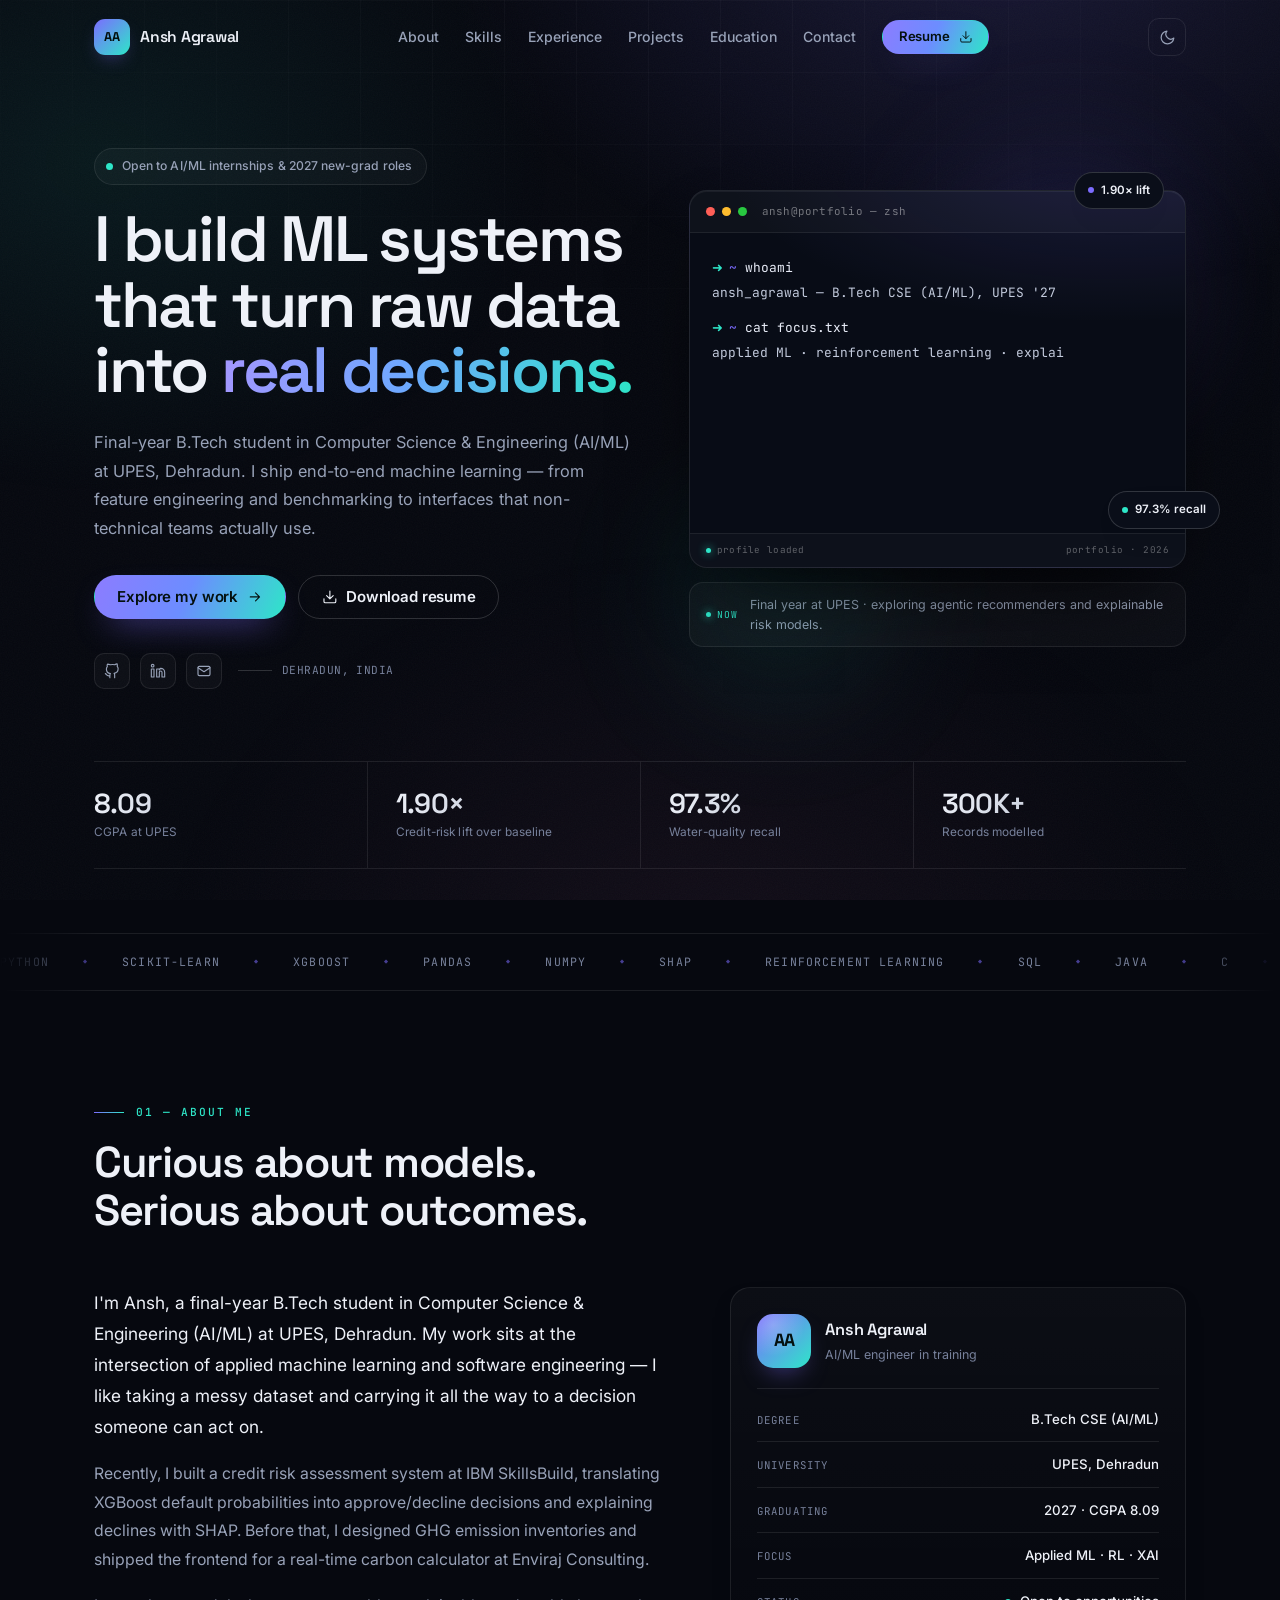
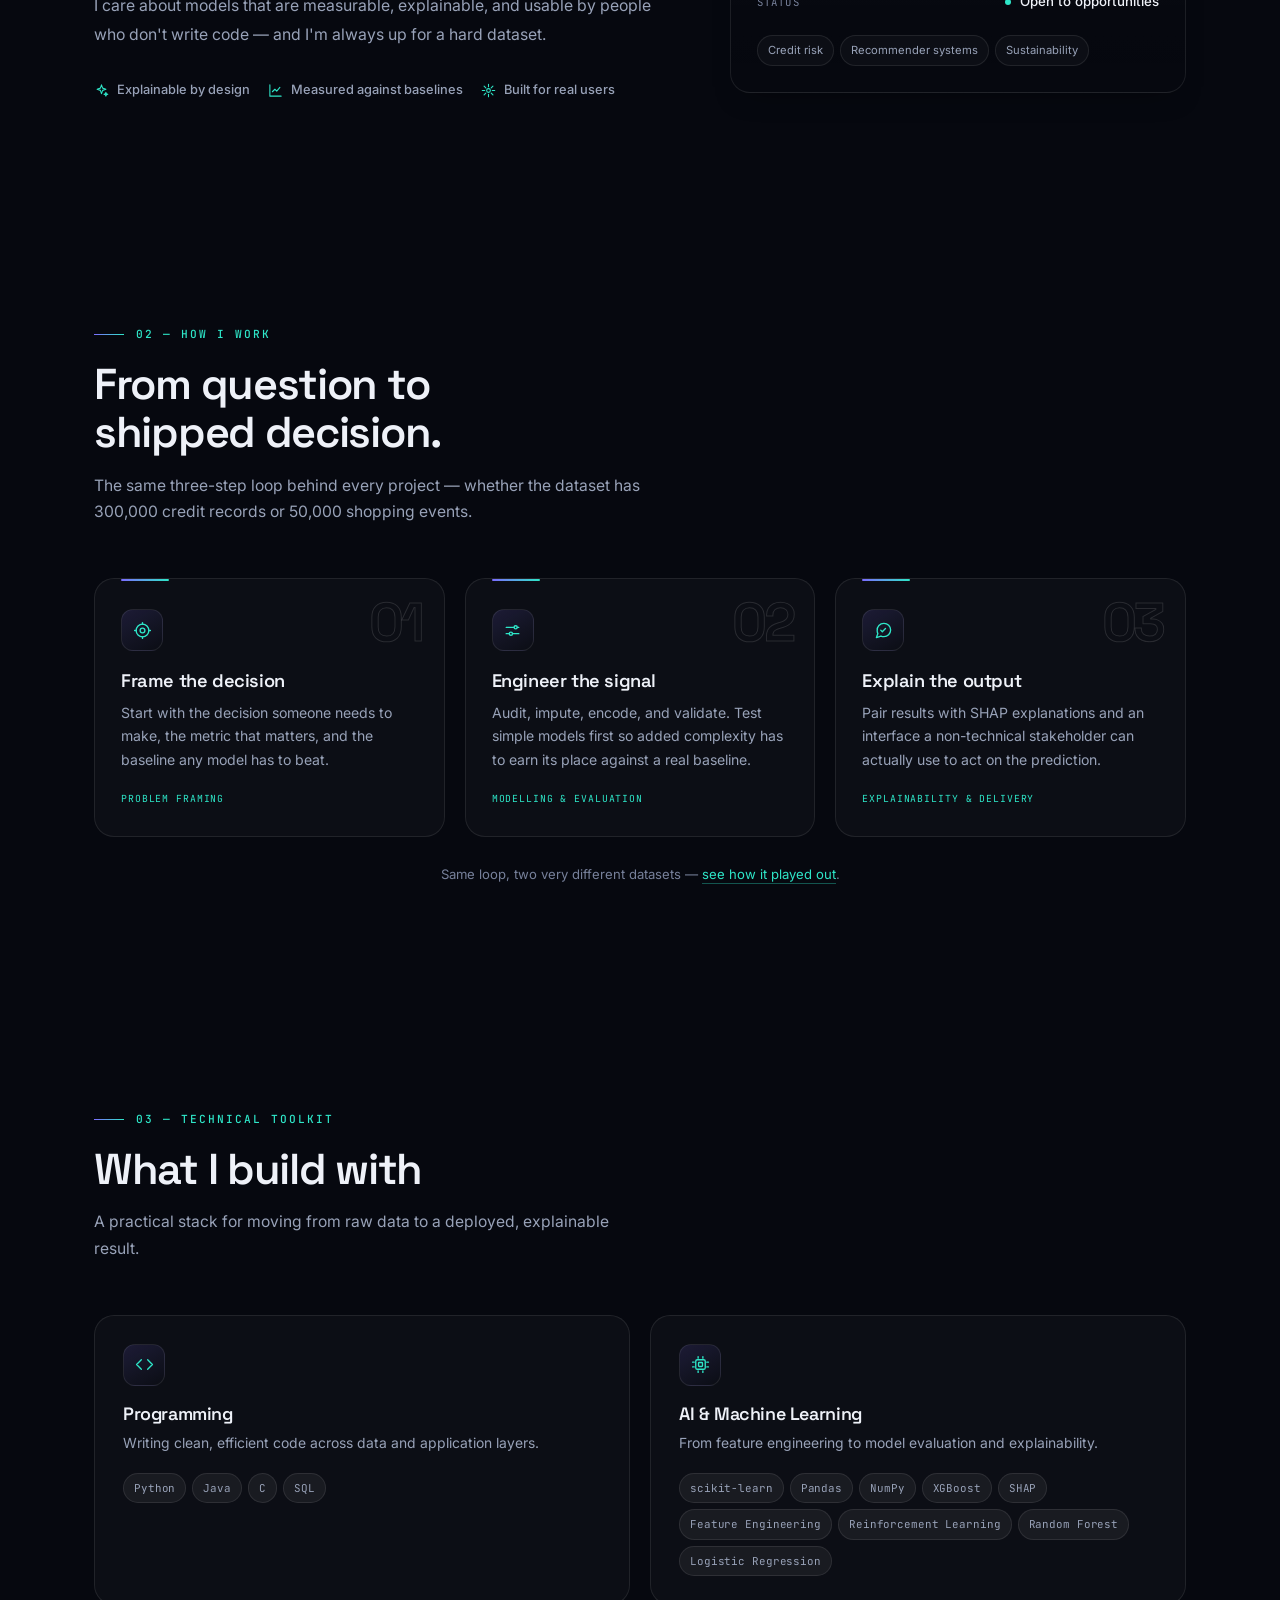
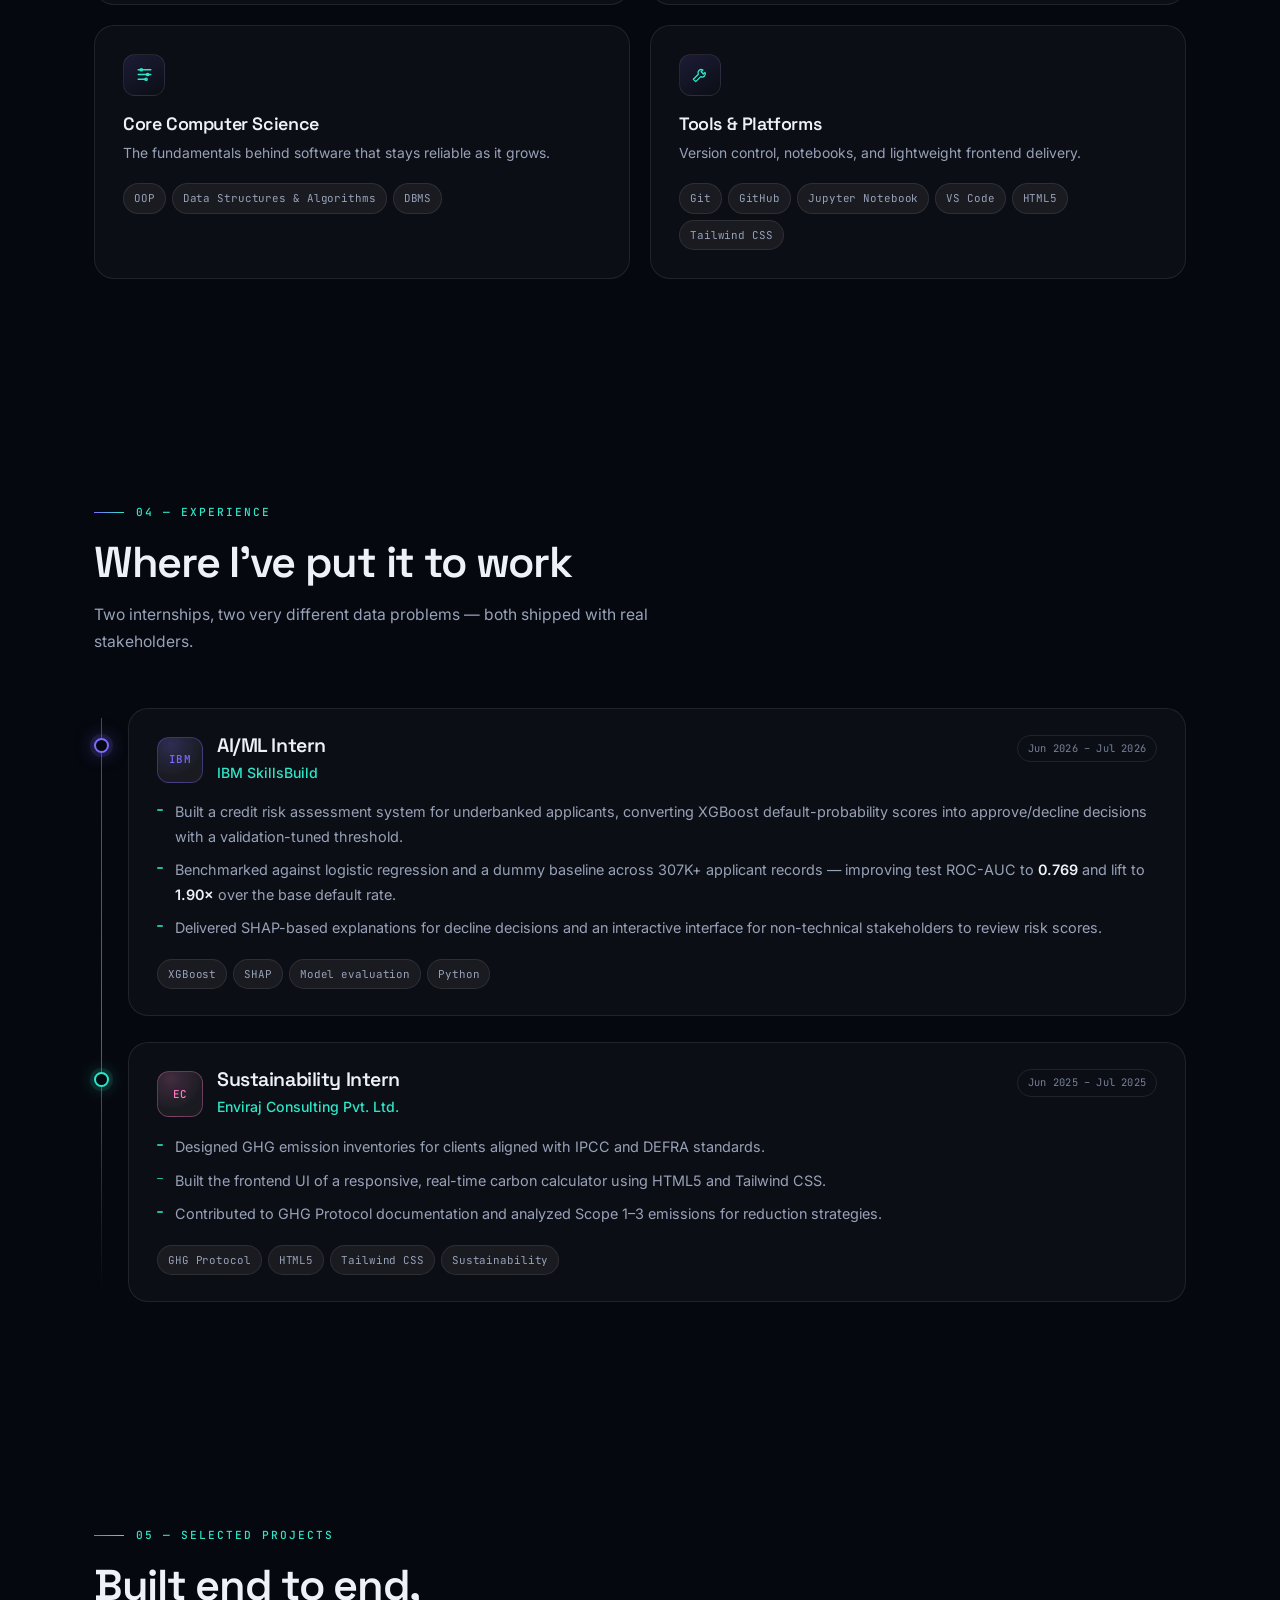
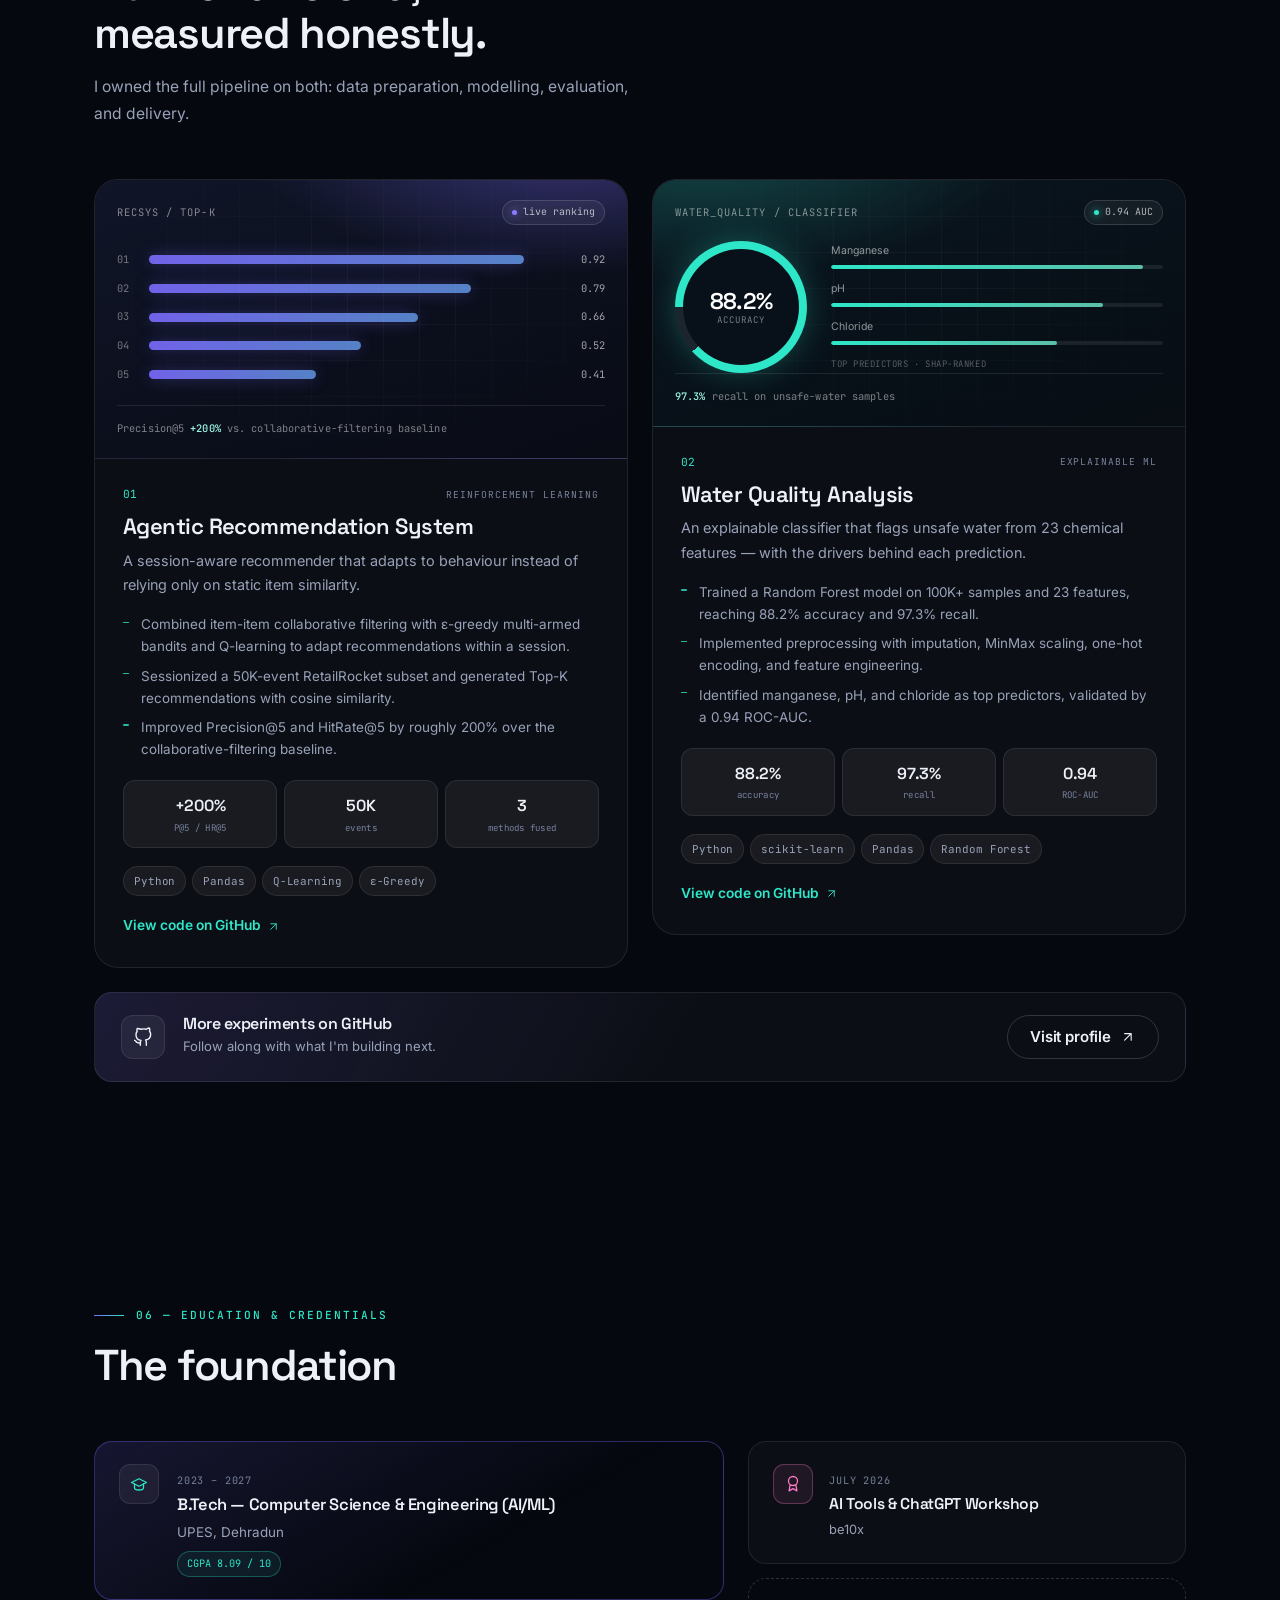
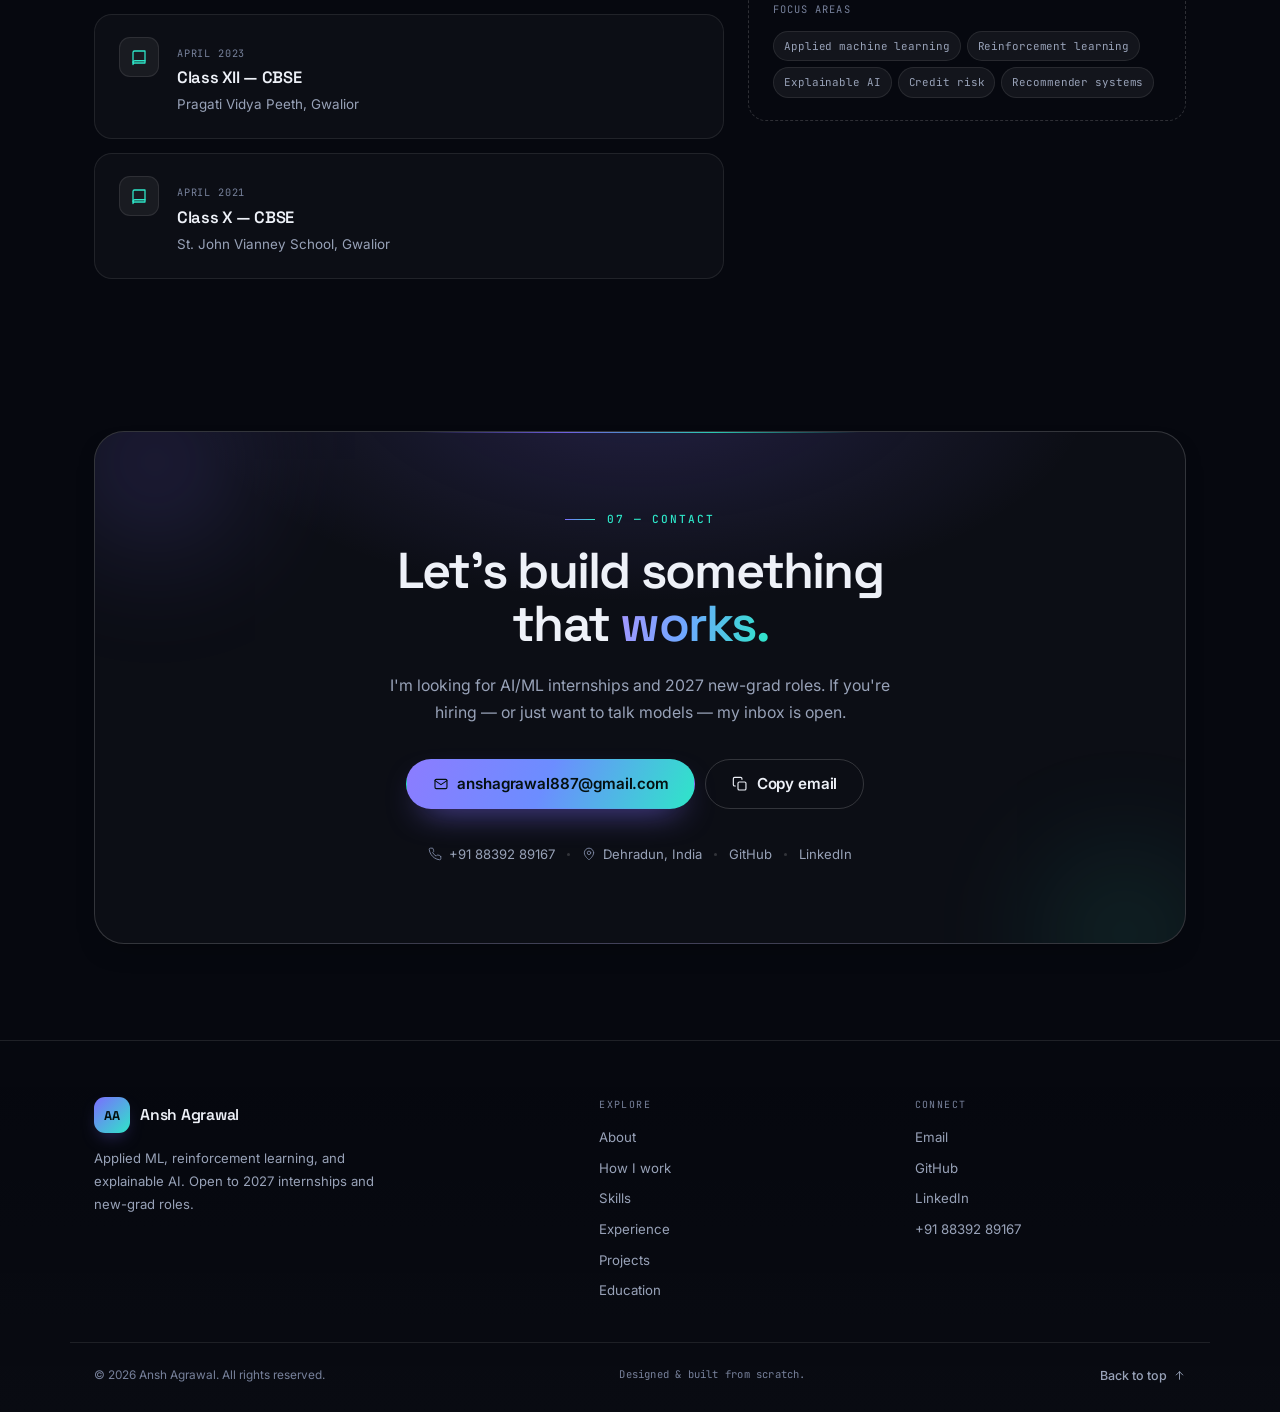
==== commit 31911c83: "Polish responsive layout and add social preview, sitemap, and 404 page" ====
--- a/index.html
+++ b/index.html
@@ -8,11 +8,20 @@
   <meta name="author" content="Ansh Agrawal" />
 
   <meta name="theme-color" content="#06080f" id="themeColor" />
+  <link rel="canonical" href="https://ansh-01012005.github.io/" />
   <meta property="og:type" content="website" />
+  <meta property="og:url" content="https://ansh-01012005.github.io/" />
   <meta property="og:title" content="Ansh Agrawal — AI/ML Engineer &amp; B.Tech CSE Student" />
   <meta property="og:description" content="Applied ML, reinforcement learning, and explainable AI. Building models that turn data into decisions." />
   <meta property="og:site_name" content="Ansh Agrawal — Portfolio" />
+  <meta property="og:image" content="https://ansh-01012005.github.io/og-image.png" />
+  <meta property="og:image:width" content="1200" />
+  <meta property="og:image:height" content="630" />
+  <meta property="og:image:alt" content="Ansh Agrawal — AI/ML portfolio" />
   <meta name="twitter:card" content="summary_large_image" />
+  <meta name="twitter:title" content="Ansh Agrawal — AI/ML Engineer &amp; B.Tech CSE Student" />
+  <meta name="twitter:description" content="Applied ML, reinforcement learning, and explainable AI. Building models that turn data into decisions." />
+  <meta name="twitter:image" content="https://ansh-01012005.github.io/og-image.png" />
 
   <link rel="icon" href="favicon.svg" type="image/svg+xml" />
   <link rel="preconnect" href="https://fonts.googleapis.com" />
@@ -44,6 +53,7 @@
       "@context": "https://schema.org",
       "@type": "Person",
       "name": "Ansh Agrawal",
+      "url": "https://ansh-01012005.github.io/",
       "email": "mailto:anshagrawal887@gmail.com",
       "telephone": "+91-8839289167",
       "jobTitle": "AI/ML Engineer",
@@ -175,6 +185,10 @@
 ROC-AUC 0.769 · lift 1.90x · SHAP ready ✓</pre>
               </noscript>
             </div>
+            <div class="terminal-foot" aria-hidden="true">
+              <span class="term-status"><span class="live-dot teal"></span> profile loaded</span>
+              <span class="term-version">portfolio · 2026</span>
+            </div>
           </div>
 
           <div class="hero-note">
@@ -184,7 +198,6 @@
 
           <div class="float-chip chip-a" aria-hidden="true"><span class="chip-dot"></span> 1.90× lift</div>
           <div class="float-chip chip-b" aria-hidden="true"><span class="chip-dot teal"></span> 97.3% recall</div>
-          <div class="float-chip chip-c" aria-hidden="true"><span class="chip-dot pink"></span> 300K+ records</div>
         </div>
       </div>
 
--- a/styles.css
+++ b/styles.css
@@ -726,13 +726,42 @@
 }
 
 .terminal-body {
-  min-height: 322px;
+  min-height: 300px;
   padding: 22px 22px 26px;
   font-family: var(--font-mono);
   font-size: 12.9px;
   line-height: 1.95;
   color: #c3cbdd;
   overflow-wrap: anywhere;
+}
+
+.terminal-foot {
+  display: flex;
+  align-items: center;
+  justify-content: space-between;
+  gap: 12px;
+  padding: 9px 16px;
+  border-top: 1px solid rgba(255, 255, 255, 0.07);
+  background: rgba(255, 255, 255, 0.02);
+  font-family: var(--font-mono);
+  font-size: 0.58rem;
+  letter-spacing: 0.03em;
+  color: rgba(255, 255, 255, 0.34);
+}
+
+.term-status {
+  display: inline-flex;
+  align-items: center;
+  gap: 6px;
+}
+
+.term-status .live-dot {
+  width: 5px;
+  height: 5px;
+}
+
+.term-version {
+  letter-spacing: 0.05em;
 }
 
 .term-fallback {
@@ -851,7 +880,6 @@
 
 .chip-a { top: -18px; right: 22px; animation-delay: -1s; }
 .chip-b { bottom: 118px; right: -34px; animation-delay: -3.2s; }
-.chip-c { top: 53%; left: -38px; animation-delay: -5s; }
 
 @keyframes float {
   0%, 100% { transform: translateY(0); }
@@ -2609,7 +2637,7 @@
   }
 
   .terminal-body {
-    min-height: 330px;
+    min-height: 300px;
     font-size: 11.6px;
     padding: 18px;
   }
@@ -2727,14 +2755,11 @@
   }
 
   .scroll-top {
-    right: 16px;
-    bottom: 16px;
-    width: 40px;
-    height: 40px;
-  }
-}
-
-@media (max-width: 400px) {
+    display: none;
+  }
+}
+
+@media (max-width: 360px) {
   .brand-text {
     display: none;
   }
